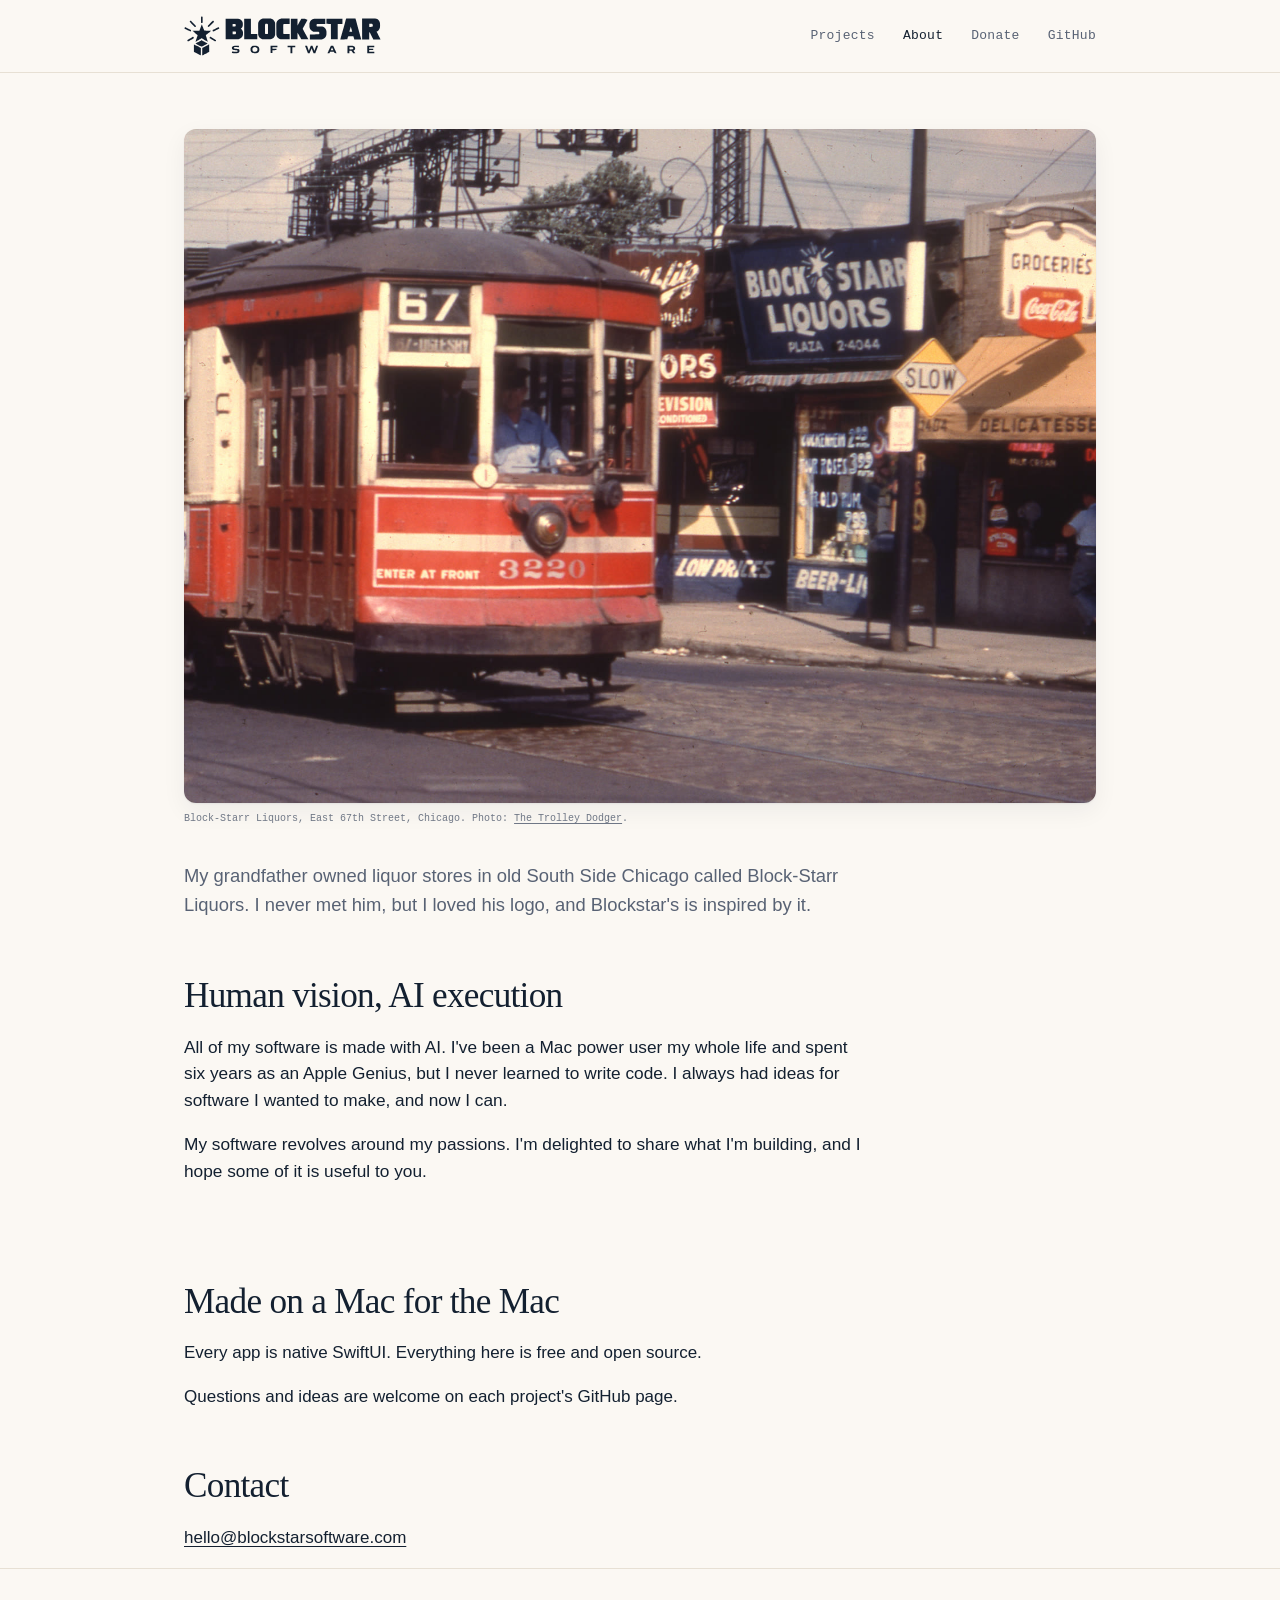
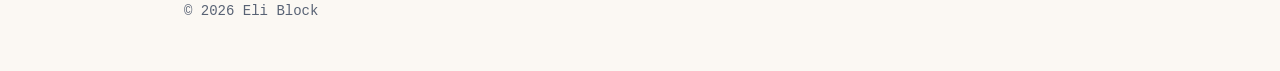
==== about/index.html @ 56ec84e4 "About: add Contact section Co-Authored-By: Claude Sonnet 5.5 <noreply@anthropic.com>" ====
<!doctype html>
<html lang="en">
<head>
  <meta charset="utf-8">
  <meta name="viewport" content="width=device-width, initial-scale=1">
  <title>About · Blockstar Software</title>
  <meta name="description" content="My grandfather owned Block-Starr Liquors in old South Side Chicago. The Blockstar logo is inspired by his. AI-assisted Mac software, free and open source.">
  <link rel="canonical" href="https://blockstarsoftware.com/about/">
  <meta property="og:type" content="website">
  <meta property="og:site_name" content="Blockstar Software">
  <meta property="og:title" content="About · Blockstar Software">
  <meta property="og:description" content="My grandfather owned Block-Starr Liquors in old South Side Chicago. The Blockstar logo is inspired by his. AI-assisted Mac software, free and open source.">
  <meta property="og:url" content="https://blockstarsoftware.com/about/">
  <meta property="og:image" content="https://blockstarsoftware.com/assets/social/card.png">
  <meta property="og:image:width" content="1200">
  <meta property="og:image:height" content="630">
  <meta property="og:image:alt" content="Blockstar Software. Born from necessity. Built for the Mac. Free for everyone.">
  <meta name="twitter:card" content="summary_large_image">
  <link rel="icon" href="../assets/brand/favicon.svg" type="image/svg+xml">
  <meta name="theme-color" content="#132030">
  <link rel="stylesheet" href="../assets/css/site.css">
</head>
<body>
  <header class="site-header">
    <div class="wrap">
      <a class="brand" href="../" aria-label="Blockstar Software home">
        <picture>
          <source srcset="../assets/brand/logo-compact-cream.svg" media="(prefers-color-scheme: dark)">
          <img src="../assets/brand/logo-compact-navy.svg" alt="Blockstar Software" width="197" height="40">
        </picture>
      </a>
      <nav class="nav">
        <a href="../projects/">Projects</a>
        <a href="./" aria-current="page">About</a>
        <a href="../donate/">Donate</a>
        <a href="https://github.com/blockstarsoftware">GitHub</a>
      </nav>
    </div>
  </header>

  <main class="wrap">
    <section class="about">
      <h1 class="visually-hidden">About Blockstar</h1>

      <figure class="photo storefront">
        <img src="../assets/about/block-starr-storefront.jpg" alt="Block-Starr Liquors on East 67th Street in Chicago, its sign showing a star between BLOCK and STARR, with a 67 streetcar passing" width="1600" height="1182">
        <figcaption>Block-Starr Liquors, East 67th Street, Chicago. Photo: <a href="https://www.thetrolleydodger.com">The Trolley Dodger</a>.</figcaption>
      </figure>

      <p class="lede">My grandfather owned liquor stores in old South Side Chicago called Block-Starr Liquors. I never met him, but I loved his logo, and Blockstar's is inspired by it.</p>

      <div class="prose">
        <h2>Human vision, AI execution</h2>
        <p>All of my software is made with AI. I've been a Mac power user my whole life and spent six years as an Apple Genius, but I never learned to write code. I always had ideas for software I wanted to make, and now I can.</p>
        <p>My software revolves around my passions. I'm delighted to share what I'm building, and I hope some of it is useful to you.</p>
      </div>
    </section>

    <section class="prose">
      <h2>Made on a Mac for the Mac</h2>
      <p>Every app is native SwiftUI. Everything here is free and open source.</p>
      <p>Questions and ideas are welcome on each project's GitHub page.</p>

      <h2>Contact</h2>
      <p><a href="mailto:hello@blockstarsoftware.com">hello@blockstarsoftware.com</a></p>
    </section>
  </main>
  <footer class="site-footer">
    <div class="wrap">
      <span>© 2026 Eli Block</span>
    </div>
  </footer>
</body>
</html>
---- assets/css/site.css ----
/* Self-hosted fonts (SIL Open Font License; texts in assets/fonts/). Latin subset. */
@font-face{font-family:"Newsreader";font-style:normal;font-weight:400 700;font-display:swap;
  src:url("../fonts/newsreader-var-latin.woff2") format("woff2")}
@font-face{font-family:"IBM Plex Mono";font-style:normal;font-weight:400;font-display:swap;
  src:url("../fonts/plexmono-400-latin.woff2") format("woff2")}
@font-face{font-family:"IBM Plex Mono";font-style:normal;font-weight:500;font-display:swap;
  src:url("../fonts/plexmono-500-latin.woff2") format("woff2")}

/* Blockstar Software. Two brand colors, navy #132030 and cream #F1E9DE,
   with the Mac's own system font. Light and dark follow the system. */

:root {
  --navy: #132030;
  --cream: #F1E9DE;
  --bg: #FBF8F3;
  --surface: #FFFFFF;
  --text: #132030;
  --muted: #586274;
  --line: #E7E0D4;
  --link: #132030;
  --band: #132030;
  --band-text: #F1E9DE;
  --button: #132030;
  --button-text: #F1E9DE;
  --shadow: 0 1px 2px rgba(19, 32, 48, 0.06), 0 8px 24px rgba(19, 32, 48, 0.06);
  --radius: 14px;
  --width: 960px;
  color-scheme: light dark;
}

@media (prefers-color-scheme: dark) {
  :root {
    --bg: #0C1522;
    --surface: #132030;
    --text: #F1E9DE;
    --muted: #A7AEBA;
    --line: #22314A;
    --link: #F1E9DE;
    --band: #0F1A29;
    --band-text: #F1E9DE;
    --button: #F1E9DE;
    --button-text: #132030;
    --shadow: 0 1px 2px rgba(0, 0, 0, 0.3), 0 8px 24px rgba(0, 0, 0, 0.25);
  }
}

*, *::before, *::after { box-sizing: border-box; }

html { -webkit-text-size-adjust: 100%; }

body {
  margin: 0;
  background: var(--bg);
  color: var(--text);
  font: 17px/1.55 -apple-system, BlinkMacSystemFont, "SF Pro Text", "Helvetica Neue", Helvetica, Arial, sans-serif;
  -webkit-font-smoothing: antialiased;
}

h1, h2, h3 {
  font-family: -apple-system, BlinkMacSystemFont, "SF Pro Display", "Helvetica Neue", Helvetica, Arial, sans-serif;
  line-height: 1.15;
  letter-spacing: -0.015em;
  margin: 0 0 0.5em;
}
h1 { font-size: 2.6rem; font-weight: 700; }
h2 { font-size: 1.6rem; font-weight: 650; }
h3 { font-size: 1.15rem; font-weight: 650; }
p { margin: 0 0 1em; }

a { color: var(--link); text-underline-offset: 0.18em; text-decoration-thickness: 1px; }
a:hover { text-decoration-thickness: 2px; }

code, pre {
  font-family: ui-monospace, "SF Mono", Menlo, monospace;
  font-size: 0.86em;
}
pre {
  background: var(--surface);
  border: 1px solid var(--line);
  border-radius: 10px;
  padding: 14px 16px;
  overflow-x: auto;
  line-height: 1.45;
}

.wrap { max-width: var(--width); margin: 0 auto; padding: 0 24px; }

.visually-hidden {
  position: absolute;
  width: 1px; height: 1px;
  overflow: hidden;
  clip: rect(0 0 0 0);
  white-space: nowrap;
}

/* Header */
.site-header {
  border-bottom: 1px solid var(--line);
  background: var(--bg);
}
.site-header .wrap {
  display: flex;
  align-items: center;
  justify-content: space-between;
  height: 72px;
}
.brand { display: block; line-height: 0; }
.brand img { height: 40px; width: auto; }
.nav { display: flex; gap: 28px; }
.nav a {
  color: var(--muted);
  text-decoration: none;
  font-size: 15px;
  font-weight: 500;
}
.nav a:hover, .nav a[aria-current="page"] { color: var(--text); }

/* Hero band on the home page */
.hero {
  background: var(--band);
  color: var(--band-text);
  text-align: center;
  padding: 72px 0 64px;
}
.hero img { width: min(745px, 92%); height: auto; }
.hero p {
  margin: 28px auto 0;
  max-width: 34em;
  font-size: 1.2rem;
  color: rgba(241, 233, 222, 0.82);
}

/* Sections */
.section { padding: 56px 0; }
.section + .section { padding-top: 0; }
.section-head {
  display: flex;
  align-items: baseline;
  justify-content: space-between;
  margin-bottom: 20px;
}
.section-head a { font-size: 15px; }
.eyebrow {
  font-size: 13px;
  font-weight: 600;
  letter-spacing: 0.08em;
  text-transform: uppercase;
  color: var(--muted);
  margin: 0 0 8px;
}
.lede { font-size: 1.15rem; color: var(--muted); max-width: 38em; }

/* Project cards */
.cards {
  display: grid;
  grid-template-columns: repeat(auto-fill, minmax(270px, 1fr));
  gap: 20px;
}
.card {
  display: flex;
  flex-direction: column;
  align-items: center;
  text-align: center;
  gap: 10px;
  background: var(--surface);
  border: 1px solid var(--line);
  border-radius: var(--radius);
  padding: 32px 24px 26px;
  box-shadow: var(--shadow);
  color: inherit;
  text-decoration: none;
  transition: transform 0.15s ease, box-shadow 0.15s ease;
}
.card:hover { transform: translateY(-2px); }
.card img { width: 144px; height: 144px; margin-bottom: 6px; }
.card h3 { margin: 4px 0 0; }
.card p { margin: 0; color: var(--muted); font-size: 15px; }
.tag {
  font-size: 12px;
  font-weight: 600;
  padding: 3px 9px;
  border-radius: 999px;
  border: 1px solid var(--line);
  color: var(--muted);
  margin-top: auto;
}
.card .tag { margin-top: 8px; }
.tag.live { color: var(--text); border-color: var(--text); }

/* Project page */
.product {
  display: grid;
  grid-template-columns: 160px 1fr;
  gap: 36px;
  align-items: start;
  padding: 56px 0 24px;
}
.product img.icon { width: 160px; height: 160px; }
.product h1 { margin-bottom: 0.25em; }
.product .lede { margin-bottom: 1.2em; }
.buttons { display: flex; flex-wrap: wrap; gap: 12px; margin: 8px 0 12px; }
.button {
  display: inline-block;
  padding: 10px 18px;
  border-radius: 10px;
  background: var(--button);
  color: var(--button-text);
  text-decoration: none;
  font-weight: 600;
  font-size: 15px;
}
.button.secondary {
  background: transparent;
  color: var(--text);
  border: 1px solid var(--line);
}
.button.disabled { opacity: 0.55; pointer-events: none; }
.meta { font-size: 14px; color: var(--muted); }
.prose { max-width: 40em; }
.prose h2 { margin-top: 1.6em; }
.prose ul { padding-left: 1.2em; }
.prose li { margin-bottom: 0.4em; }

/* About */
.about { padding: 56px 0 24px; }
.about .lede { max-width: 36em; }
.photo { margin: 0; }
.photo img {
  display: block;
  width: 100%;
  height: auto;
  border-radius: 12px;
  box-shadow: var(--shadow);
}
.photo figcaption { font-size: 14px; color: var(--muted); margin-top: 10px; }
.photo figcaption a { color: var(--muted); }
.photo.storefront { margin: 0 0 36px; }
.about .prose p { font-size: 1.08rem; }

/* Footer */
.site-footer {
  border-top: 1px solid var(--line);
  margin-top: 40px;
  padding: 32px 0 48px;
  color: var(--muted);
  font-size: 14px;
}
.site-footer .wrap {
  display: flex;
  flex-wrap: wrap;
  gap: 16px 32px;
  align-items: center;
  justify-content: space-between;
}
.site-footer img { height: 28px; width: auto; opacity: 0.85; }
.site-footer nav { display: flex; gap: 20px; }
.site-footer a { color: var(--muted); text-decoration: none; }
.site-footer a:hover { color: var(--text); }

@media (max-width: 640px) {
  body { font-size: 16px; }
  h1 { font-size: 2rem; }
  .site-header .wrap { height: 64px; }
  .brand img { height: 32px; }
  .nav { gap: 18px; }
  .hero { padding: 48px 0 44px; }
  .product { grid-template-columns: 1fr; gap: 16px; padding-top: 36px; }
  .product img.icon { width: 112px; height: 112px; }
}

@media (prefers-reduced-motion: reduce) {
  .card { transition: none; }
  .card:hover { transform: none; }
}


/* ---- Direction C: Newsreader + IBM Plex Mono ---- */
:root{
  --serif:"Newsreader",Georgia,"Times New Roman",serif;
  --mono:"IBM Plex Mono",ui-monospace,"SF Mono",Menlo,monospace;
  --amber:#E0A94B;
}
@media (prefers-color-scheme: light){:root{--amber:#9A6A12}}
h1,h2,h3{font-family:var(--serif);font-weight:500;letter-spacing:-0.02em;font-variation-settings:"opsz" 72}
h1{font-size:clamp(2.4rem,5.5vw,3.6rem);line-height:1.05}
h2{font-size:2.2rem;font-weight:500}
h3{font-size:1.6rem;font-weight:500}
.nav a,.meta,.eyebrow,.tag,.button,.site-footer,.photo figcaption{font-family:var(--mono)}
.nav a{font-size:13px;letter-spacing:.02em;font-weight:400}
.hero .tagline{font-family:var(--serif);font-variation-settings:"opsz" 72;font-weight:500;letter-spacing:-0.02em;
  font-size:clamp(1.7rem,4.2vw,2.3rem);line-height:1.1;color:var(--band-text);margin:30px auto 0;max-width:none}
.hero .tagline em{font-style:normal;color:#E0A94B}
.hero img{width:min(560px,90%)}
.specs{display:grid;grid-template-columns:repeat(2,1fr);border-bottom:1px solid var(--line);
  font-family:var(--mono);font-size:12.5px;letter-spacing:.03em;color:var(--muted)}
.specs div{padding:18px 20px;border-right:1px solid var(--line);text-align:center}
.specs div:last-child{border-right:0}
.specs b{color:var(--text);font-weight:500}
/* cards become ruled rows */
.cards{display:block}
.card{display:grid;grid-template-columns:144px 1fr auto;gap:32px;align-items:center;text-align:left;
  background:none;border:0;border-top:1px solid var(--line);border-radius:0;box-shadow:none;padding:26px 0}
.cards .card:last-child{border-bottom:1px solid var(--line)}
.card:hover{transform:none}
.card:hover h3{text-decoration:underline;text-underline-offset:.15em;text-decoration-thickness:1px}
.card img{width:144px;height:144px;margin:0;grid-row:1 / span 2}
.card h3{margin:0;align-self:end}
.card p{margin:6px 0 0;max-width:34em;font-size:15.5px;align-self:start}
.card .tag,.tag{grid-column:3;grid-row:1 / span 2;border:0;padding:0;border-radius:0;font-size:12px;
  letter-spacing:.06em;text-transform:uppercase;color:var(--muted);white-space:nowrap;margin:0}
.tag::before{content:"";display:inline-block;width:7px;height:7px;border-radius:50%;background:var(--muted);margin-right:9px;vertical-align:1px}
.tag.live{color:var(--text)}.tag.live::before{background:#4FB477}
.card .tag:not(.live){}
.eyebrow{color:var(--amber);letter-spacing:.14em}
.section-head h2{margin:0}
.button{border-radius:8px;font-weight:500}
@media (max-width:640px){
  .specs{grid-template-columns:1fr}
  .specs div{border-right:0;border-bottom:1px solid var(--line)}
  .specs div:last-child{border-bottom:0}
  .nav{gap:14px}
  .nav a{font-size:12px;letter-spacing:0}
  .brand img{height:28px}
  .card{grid-template-columns:96px 1fr;gap:6px 18px}
  .card img{width:96px;height:96px}
  .card .tag{grid-column:2;grid-row:auto;margin-top:6px}
}

main{padding-bottom:56px}

/* Donate page */
.donate-hero{display:grid;grid-template-columns:1.05fr 1fr;gap:56px;align-items:center;padding:64px 0 56px}
.donate-hero h1{margin:0 0 .4em}
.donate-hero .lede{margin-bottom:1.4em}
.donate-hero .buttons{margin:0 0 14px}
.donate-hero .button{padding:13px 22px;font-size:14px}
.donate-photo{margin:0}
.donate-photo img{border-radius:8px;box-shadow:none}
.stats{display:grid;grid-template-columns:repeat(3,1fr);border-top:1px solid var(--line);border-bottom:1px solid var(--line)}
.stats div{padding:30px 24px;border-left:1px solid var(--line)}
.stats div:first-child{border-left:0;padding-left:0}
.stats b{display:block;font-family:var(--serif);font-weight:500;font-variation-settings:"opsz" 72;letter-spacing:-0.02em;font-size:clamp(2rem,4.4vw,3rem);line-height:1}
.stats span{display:block;margin-top:10px;font:12px/1.3 var(--mono);letter-spacing:.08em;text-transform:uppercase;color:var(--muted)}
.stats-note{margin:10px 0 0}
.initiatives{padding:64px 0 24px}
.initiatives h2{margin:0 0 .4em}
.initiatives .lede{margin-bottom:28px}
.initiatives dl{margin:0;border-bottom:1px solid var(--line)}
.initiatives dl div{display:grid;grid-template-columns:260px 1fr;gap:32px;padding:24px 0;border-top:1px solid var(--line);align-items:baseline}
.initiatives dt{font-family:var(--serif);font-weight:500;font-variation-settings:"opsz" 72;letter-spacing:-0.02em;font-size:1.6rem;line-height:1.15}
.initiatives dd{margin:0;color:var(--muted);font-size:16px;max-width:36em}
.initiatives .more{margin:28px 0 0;font:14px/1.4 var(--mono)}
@media (max-width:760px){
  .donate-hero{grid-template-columns:1fr;gap:32px;padding:40px 0 40px}
  .stats{grid-template-columns:1fr}
  .stats div{border-left:0;border-top:1px solid var(--line);padding:20px 0}
  .stats div:first-child{border-top:0}
  .initiatives dl div{grid-template-columns:1fr;gap:6px}
}
.donate-hero h1{text-wrap:balance}
@media (max-width:640px){
  .wrap{padding:0 16px}
  .nav{gap:11px}
  .nav a{font-size:11.5px}
  .brand img{height:26px}
}
.photo.storefront figcaption{font-size:10px;margin-top:8px;opacity:.85}
.site-footer{margin-top:0}
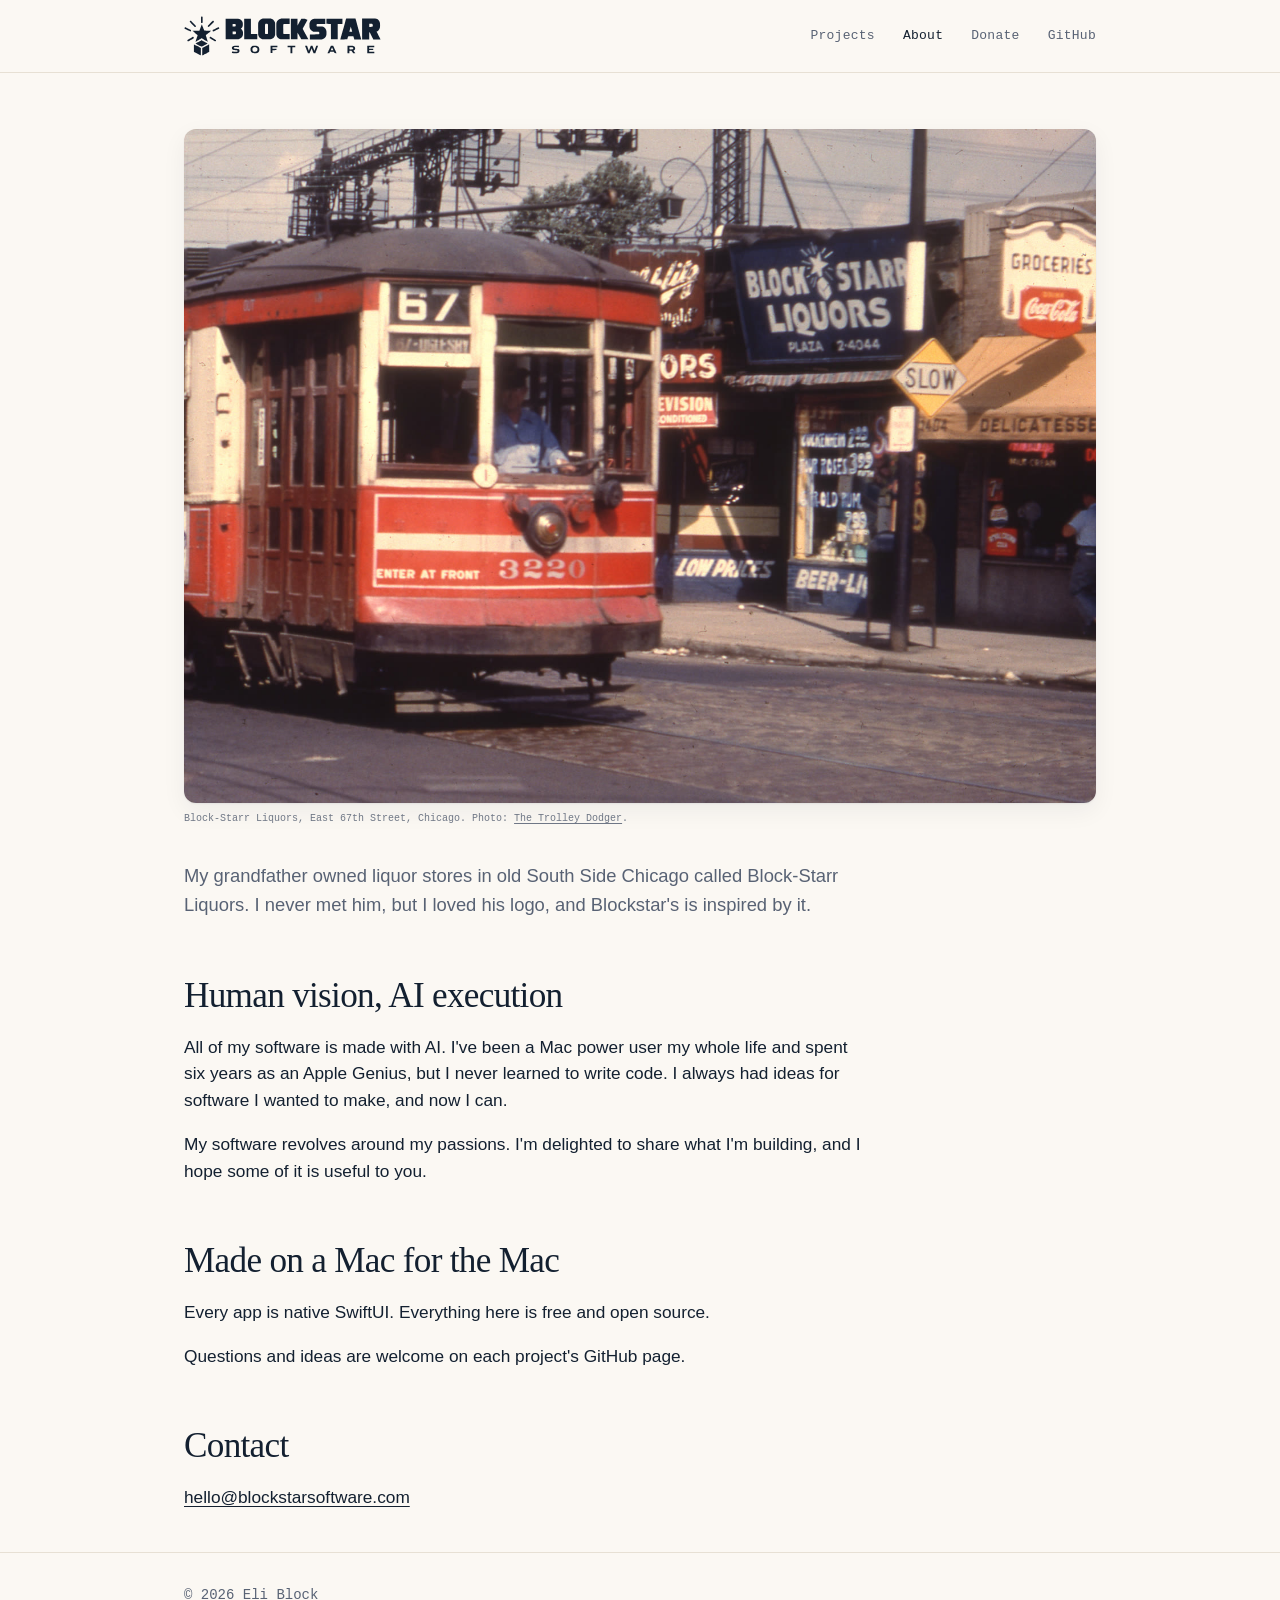
==== commit 3adbde58: "About: even spacing between sections Co-Authored-By: Claude Sonnet 5.5 <noreply@anthropic.com>" ====
--- a/about/index.html
+++ b/about/index.html
@@ -53,16 +53,14 @@
         <h2>Human vision, AI execution</h2>
         <p>All of my software is made with AI. I've been a Mac power user my whole life and spent six years as an Apple Genius, but I never learned to write code. I always had ideas for software I wanted to make, and now I can.</p>
         <p>My software revolves around my passions. I'm delighted to share what I'm building, and I hope some of it is useful to you.</p>
+
+        <h2>Made on a Mac for the Mac</h2>
+        <p>Every app is native SwiftUI. Everything here is free and open source.</p>
+        <p>Questions and ideas are welcome on each project's GitHub page.</p>
+
+        <h2>Contact</h2>
+        <p><a href="mailto:hello@blockstarsoftware.com">hello@blockstarsoftware.com</a></p>
       </div>
-    </section>
-
-    <section class="prose">
-      <h2>Made on a Mac for the Mac</h2>
-      <p>Every app is native SwiftUI. Everything here is free and open source.</p>
-      <p>Questions and ideas are welcome on each project's GitHub page.</p>
-
-      <h2>Contact</h2>
-      <p><a href="mailto:hello@blockstarsoftware.com">hello@blockstarsoftware.com</a></p>
     </section>
   </main>
   <footer class="site-footer">
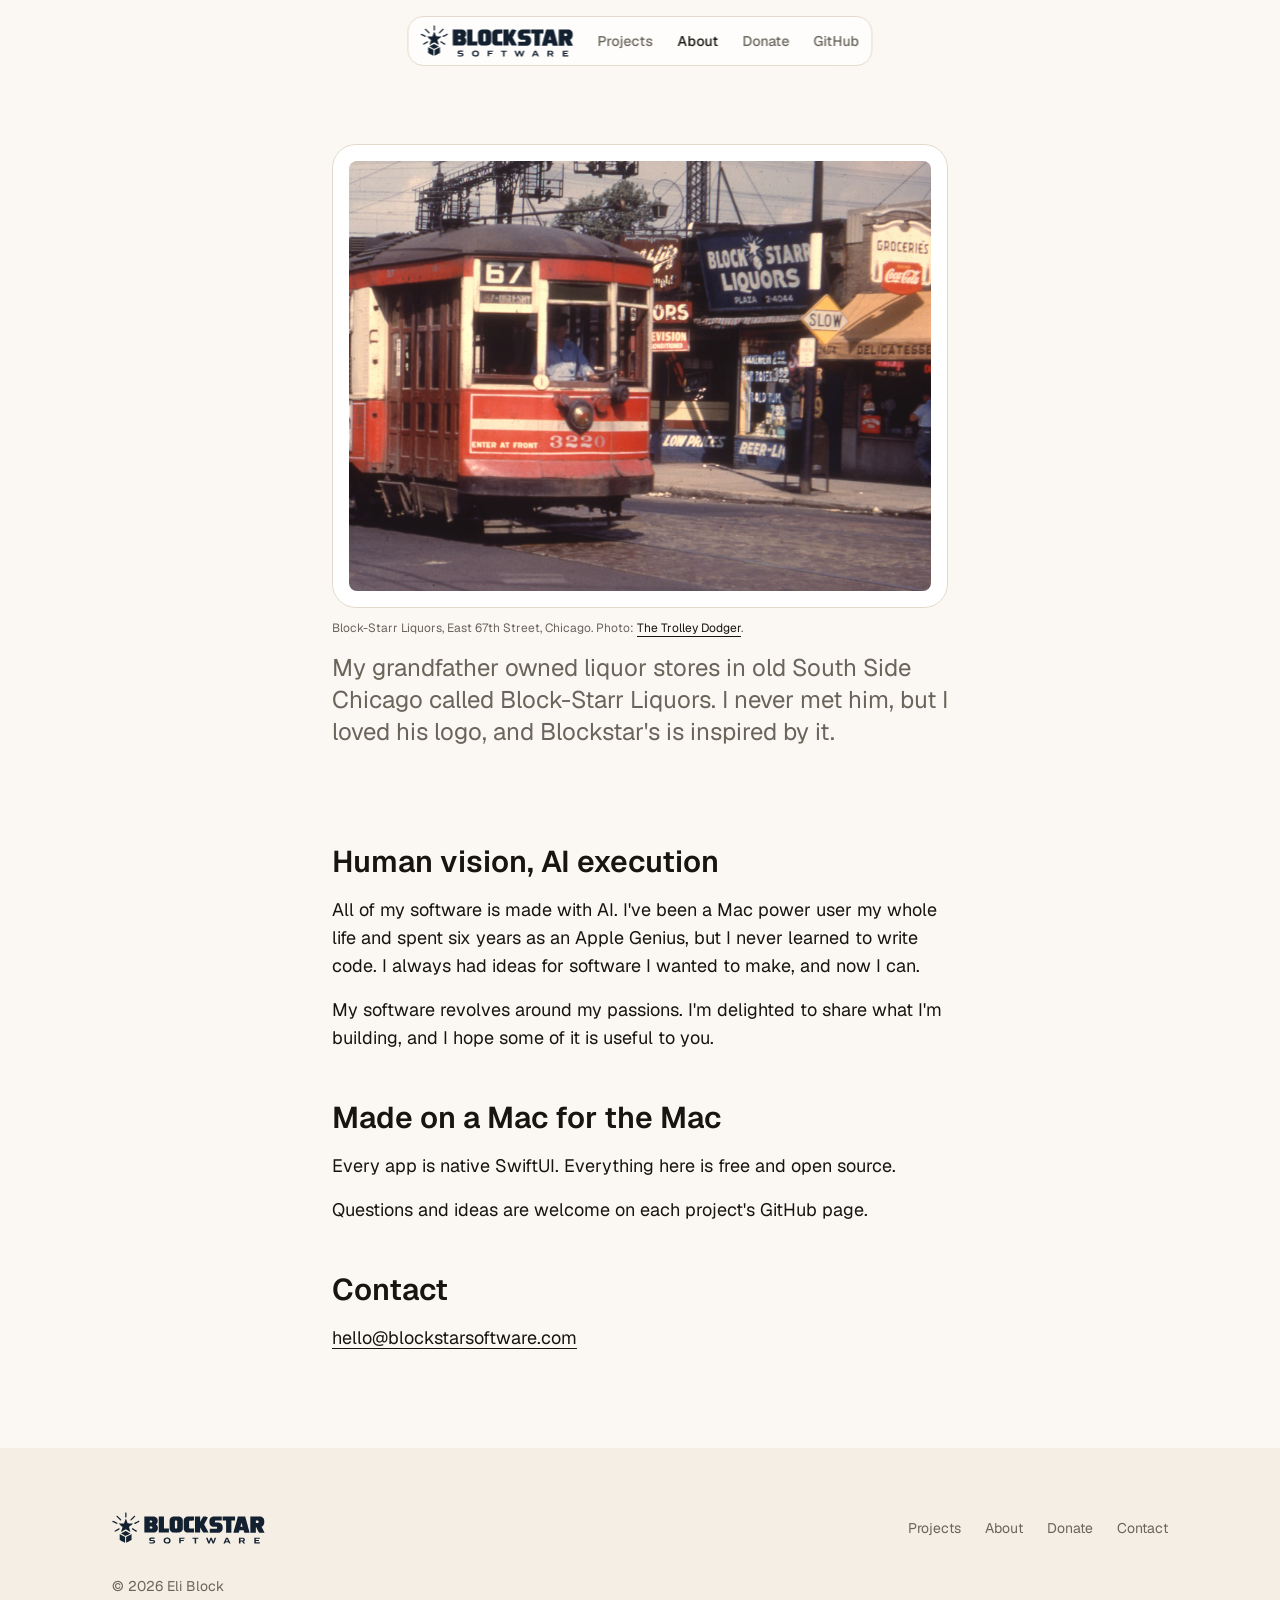
==== commit 572f610e: "Redesign: Blockstar home, a page per project, Geist, self-hosted - Home leads with Blockstar: center" ====
--- a/about/index.html
+++ b/about/index.html
@@ -1,72 +1,77 @@
 <!doctype html>
 <html lang="en">
 <head>
-  <meta charset="utf-8">
-  <meta name="viewport" content="width=device-width, initial-scale=1">
-  <title>About · Blockstar Software</title>
-  <meta name="description" content="My grandfather owned Block-Starr Liquors in old South Side Chicago. The Blockstar logo is inspired by his. AI-assisted Mac software, free and open source.">
-  <link rel="canonical" href="https://blockstarsoftware.com/about/">
-  <meta property="og:type" content="website">
-  <meta property="og:site_name" content="Blockstar Software">
-  <meta property="og:title" content="About · Blockstar Software">
-  <meta property="og:description" content="My grandfather owned Block-Starr Liquors in old South Side Chicago. The Blockstar logo is inspired by his. AI-assisted Mac software, free and open source.">
-  <meta property="og:url" content="https://blockstarsoftware.com/about/">
-  <meta property="og:image" content="https://blockstarsoftware.com/assets/social/card.png">
-  <meta property="og:image:width" content="1200">
-  <meta property="og:image:height" content="630">
-  <meta property="og:image:alt" content="Blockstar Software. Born from necessity. Built for the Mac. Free for everyone.">
-  <meta name="twitter:card" content="summary_large_image">
-  <link rel="icon" href="../assets/brand/favicon.svg" type="image/svg+xml">
-  <meta name="theme-color" content="#132030">
-  <link rel="stylesheet" href="../assets/css/site.css">
+<meta charset="utf-8">
+<meta name="viewport" content="width=device-width, initial-scale=1">
+<title>About · Blockstar Software</title>
+<meta name="description" content="Blockstar&#x27;s logo is inspired by a family liquor store sign in old South Side Chicago. Mac software made with AI, free and open source.">
+<link rel="canonical" href="https://blockstarsoftware.com/about/">
+<meta property="og:url" content="https://blockstarsoftware.com/about/">
+<meta name="theme-color" content="#131209" media="(prefers-color-scheme: dark)">
+<meta name="theme-color" content="#FBF8F3" media="(prefers-color-scheme: light)">
+<meta property="og:type" content="website">
+<meta property="og:site_name" content="Blockstar Software">
+<meta property="og:title" content="About · Blockstar Software">
+<meta property="og:description" content="Blockstar&#x27;s logo is inspired by a family liquor store sign in old South Side Chicago. Mac software made with AI, free and open source.">
+<meta property="og:image" content="https://blockstarsoftware.com/assets/social/card.png">
+<meta property="og:image:width" content="1200">
+<meta property="og:image:height" content="630">
+<meta property="og:image:alt" content="Blockstar Software. Born from necessity. Built for the Mac. Free for everyone.">
+<meta name="twitter:card" content="summary_large_image">
+<link rel="icon" href="../assets/brand/favicon.svg?v=1" type="image/svg+xml">
+<link rel="preload" href="../assets/fonts/Geist-Variable.woff2" as="font" type="font/woff2" crossorigin>
+<link rel="stylesheet" href="../assets/css/site.css?v=1">
 </head>
 <body>
-  <header class="site-header">
-    <div class="wrap">
-      <a class="brand" href="../" aria-label="Blockstar Software home">
-        <picture>
-          <source srcset="../assets/brand/logo-compact-cream.svg" media="(prefers-color-scheme: dark)">
-          <img src="../assets/brand/logo-compact-navy.svg" alt="Blockstar Software" width="197" height="40">
-        </picture>
-      </a>
-      <nav class="nav">
-        <a href="../projects/">Projects</a>
-        <a href="./" aria-current="page">About</a>
-        <a href="../donate/">Donate</a>
-        <a href="https://github.com/blockstarsoftware">GitHub</a>
-      </nav>
+<a class="skip" href="#main">Skip to content</a>
+<header>
+<nav class="nav" aria-label="Main">
+  <a class="brand" href="../" aria-label="Blockstar Software, home"><picture><source srcset="../assets/brand/logo-compact-navy.svg?v=1" media="(prefers-color-scheme: light)"><img src="../assets/brand/logo-compact-cream.svg?v=1" alt="Blockstar Software" width="157" height="32"></picture></a>
+  <ul class="nav-links"><li><a href="../projects/">Projects</a></li><li><a href="../about/" aria-current="page">About</a></li><li><a href="../donate/">Donate</a></li><li><a href="https://github.com/blockstarsoftware">GitHub</a></li></ul>
+  
+  <button class="menu-toggle" type="button" aria-expanded="false" aria-controls="menu" aria-label="Menu"><span></span><span></span></button>
+</nav>
+<div class="menu-panel" id="menu" aria-hidden="true"><ul><li style="--i:0"><a href="../projects/">Projects</a></li><li style="--i:1"><a href="../about/" aria-current="page">About</a></li><li style="--i:2"><a href="../donate/">Donate</a></li><li style="--i:3"><a href="https://github.com/blockstarsoftware">GitHub</a></li></ul></div>
+</header>
+<main id="main">
+
+<section class="page-head">
+  <div class="wrap prose">
+    <h1 class="visually-hidden">About Blockstar</h1>
+    <figure class="photo">
+      <div class="card"><div class="inner skeleton"><img src="../assets/about/block-starr-storefront.jpg" alt="Block-Starr Liquors on East 67th Street in Chicago, its sign showing a star between BLOCK and STARR, with a 67 streetcar passing" width="1600" height="1182"></div></div>
+      <figcaption class="caption text-xs">Block-Starr Liquors, East 67th Street, Chicago. Photo: <a class="link" href="https://www.thetrolleydodger.com">The Trolley Dodger</a>.</figcaption>
+    </figure>
+    <p class="text-2xl lede-xl">My grandfather owned liquor stores in old South Side Chicago called Block-Starr Liquors. I never met him, but I loved his logo, and Blockstar's is inspired by it.</p>
+  </div>
+</section>
+<section class="page-body">
+  <div class="wrap prose">
+    <h2 class="text-3xl">Human vision, AI execution</h2>
+    <p class="text-lg">All of my software is made with AI. I've been a Mac power user my whole life and spent six years as an Apple Genius, but I never learned to write code. I always had ideas for software I wanted to make, and now I can.</p>
+    <p class="text-lg">My software revolves around my passions. I'm delighted to share what I'm building, and I hope some of it is useful to you.</p>
+    <h2 class="text-3xl">Made on a Mac for the Mac</h2>
+    <p class="text-lg">Every app is native SwiftUI. Everything here is free and open source.</p>
+    <p class="text-lg">Questions and ideas are welcome on each project's GitHub page.</p>
+    <h2 class="text-3xl">Contact</h2>
+    <p class="text-lg"><a class="link" href="mailto:hello@blockstarsoftware.com">hello@blockstarsoftware.com</a></p>
+  </div>
+</section>
+</main>
+<footer class="footer">
+  <div class="wrap">
+    <div class="footer-grid">
+      <a class="brand" href="../" aria-label="Blockstar Software, home"><picture><source srcset="../assets/brand/logo-compact-navy.svg?v=1" media="(prefers-color-scheme: light)"><img src="../assets/brand/logo-compact-cream.svg?v=1" alt="Blockstar Software" width="157" height="32"></picture></a>
+      <ul class="text-sm">
+        <li><a href="../projects/">Projects</a></li>
+        <li><a href="../about/">About</a></li>
+        <li><a href="../donate/">Donate</a></li>
+        <li><a href="mailto:hello@blockstarsoftware.com">Contact</a></li>
+      </ul>
     </div>
-  </header>
-
-  <main class="wrap">
-    <section class="about">
-      <h1 class="visually-hidden">About Blockstar</h1>
-
-      <figure class="photo storefront">
-        <img src="../assets/about/block-starr-storefront.jpg" alt="Block-Starr Liquors on East 67th Street in Chicago, its sign showing a star between BLOCK and STARR, with a 67 streetcar passing" width="1600" height="1182">
-        <figcaption>Block-Starr Liquors, East 67th Street, Chicago. Photo: <a href="https://www.thetrolleydodger.com">The Trolley Dodger</a>.</figcaption>
-      </figure>
-
-      <p class="lede">My grandfather owned liquor stores in old South Side Chicago called Block-Starr Liquors. I never met him, but I loved his logo, and Blockstar's is inspired by it.</p>
-
-      <div class="prose">
-        <h2>Human vision, AI execution</h2>
-        <p>All of my software is made with AI. I've been a Mac power user my whole life and spent six years as an Apple Genius, but I never learned to write code. I always had ideas for software I wanted to make, and now I can.</p>
-        <p>My software revolves around my passions. I'm delighted to share what I'm building, and I hope some of it is useful to you.</p>
-
-        <h2>Made on a Mac for the Mac</h2>
-        <p>Every app is native SwiftUI. Everything here is free and open source.</p>
-        <p>Questions and ideas are welcome on each project's GitHub page.</p>
-
-        <h2>Contact</h2>
-        <p><a href="mailto:hello@blockstarsoftware.com">hello@blockstarsoftware.com</a></p>
-      </div>
-    </section>
-  </main>
-  <footer class="site-footer">
-    <div class="wrap">
-      <span>© 2026 Eli Block</span>
-    </div>
-  </footer>
+    <p class="copy text-sm">© 2026 Eli Block</p>
+  </div>
+</footer>
+<script src="../assets/js/site.js?v=1"></script>
 </body>
 </html>
--- a/assets/css/site.css
+++ b/assets/css/site.css
@@ -1,368 +1,488 @@
-/* Self-hosted fonts (SIL Open Font License; texts in assets/fonts/). Latin subset. */
-@font-face{font-family:"Newsreader";font-style:normal;font-weight:400 700;font-display:swap;
-  src:url("../fonts/newsreader-var-latin.woff2") format("woff2")}
-@font-face{font-family:"IBM Plex Mono";font-style:normal;font-weight:400;font-display:swap;
-  src:url("../fonts/plexmono-400-latin.woff2") format("woff2")}
-@font-face{font-family:"IBM Plex Mono";font-style:normal;font-weight:500;font-display:swap;
-  src:url("../fonts/plexmono-500-latin.woff2") format("woff2")}
-
-/* Blockstar Software. Two brand colors, navy #132030 and cream #F1E9DE,
-   with the Mac's own system font. Light and dark follow the system. */
+/* Generated by Tools/site/build_site.py from design.css. Do not edit here. */
+@font-face { font-family: "Geist"; src: url("../fonts/Geist-Variable.woff2") format("woff2");
+  font-weight: 100 900; font-style: normal; font-display: swap; }
+@font-face { font-family: "Geist Mono"; src: url("../fonts/GeistMono-Variable.woff2") format("woff2");
+  font-weight: 100 900; font-style: normal; font-display: swap; }
+@font-face { font-family: "Phosphor"; src: url("../fonts/Phosphor.woff2") format("woff2");
+  font-weight: normal; font-style: normal; font-display: block; }
+.ph { font-family: "Phosphor" !important; speak: never; font-style: normal; font-weight: normal;
+  font-variant: normal; text-transform: none; line-height: 1; letter-spacing: 0;
+  font-feature-settings: "liga"; font-variant-ligatures: discretionary-ligatures;
+  -webkit-font-smoothing: antialiased; -moz-osx-font-smoothing: grayscale; }
+.ph.ph-arrow-counter-clockwise:before { content: "\e038"; }
+.ph.ph-arrow-down:before { content: "\e03e"; }
+.ph.ph-arrow-left:before { content: "\e058"; }
+.ph.ph-arrow-right:before { content: "\e06c"; }
+.ph.ph-arrows-clockwise:before { content: "\e094"; }
+.ph.ph-asterisk:before { content: "\e0aa"; }
+.ph.ph-caret-up-down:before { content: "\e140"; }
+.ph.ph-copy:before { content: "\e1ca"; }
+.ph.ph-download-simple:before { content: "\e20c"; }
+.ph.ph-feather:before { content: "\e9c0"; }
+.ph.ph-film-strip:before { content: "\e792"; }
+.ph.ph-first-aid-kit:before { content: "\e570"; }
+.ph.ph-flower-lotus:before { content: "\e6cc"; }
+.ph.ph-fork-knife:before { content: "\e262"; }
+.ph.ph-github-logo:before { content: "\e576"; }
+.ph.ph-hand-palm:before { content: "\e57e"; }
+.ph.ph-hand-pointing:before { content: "\e29a"; }
+.ph.ph-heart:before { content: "\e2a8"; }
+.ph.ph-info:before { content: "\e2ce"; }
+.ph.ph-list-checks:before { content: "\eadc"; }
+.ph.ph-microphone:before { content: "\e326"; }
+.ph.ph-paint-brush:before { content: "\e6f0"; }
+.ph.ph-path:before { content: "\e39c"; }
+.ph.ph-plugs-connected:before { content: "\eb5a"; }
+.ph.ph-plus:before { content: "\e3d4"; }
+.ph.ph-power:before { content: "\e3da"; }
+.ph.ph-speaker-simple-high:before { content: "\e450"; }
+.ph.ph-tag:before { content: "\e478"; }
+.ph.ph-text-align-left:before { content: "\e484"; }
+.ph.ph-timer:before { content: "\e492"; }
+.ph.ph-toggle-right:before { content: "\e676"; }
+.ph.ph-waveform:before { content: "\e802"; }
+
+/* Blockstar prototype, revision 3 (2026-10-28). Built to the landing-page-design skill, Part B.
+   Spacing: only 0 2 4 8 12 16 24 32 40 48 64 80 96.  Type: Tailwind steps only.
+   Radius: Tailwind values; nested radius = outer minus gap when the gap is under 32.
+   Dark backgrounds come from the skill's list; the light theme uses the brand's cream.
+   One typeface, Geist. Geist Mono only for data: rates, timecodes, code, versions, numbers.
+   One exception: .mp, the BitPolish panel replica, uses the Mac system font and native
+   point sizes measured from the app, because looking like the real app wins there. */
 
 :root {
-  --navy: #132030;
-  --cream: #F1E9DE;
-  --bg: #FBF8F3;
-  --surface: #FFFFFF;
-  --text: #132030;
-  --muted: #586274;
-  --line: #E7E0D4;
-  --link: #132030;
-  --band: #132030;
-  --band-text: #F1E9DE;
-  --button: #132030;
-  --button-text: #F1E9DE;
-  --shadow: 0 1px 2px rgba(19, 32, 48, 0.06), 0 8px 24px rgba(19, 32, 48, 0.06);
-  --radius: 14px;
-  --width: 960px;
-  color-scheme: light dark;
-}
-
-@media (prefers-color-scheme: dark) {
+  color-scheme: dark;
+  --bg: #131209; --deep: #181818; --surface: #1F1F1F; --raised: #272727; --line: #313131;
+  --text: #F2F2EE; --muted: #9B9B9B; --accent: #E0A94B; --green: #4FB477; --gray: #8A8A8A;
+  --btn: #E0A94B; --btn-hover: #EDBB62; --btn-text: #131209;
+  --grad-a: #FFFFFF; --grad-b: #9B9B9B;
+  --nav-bg: rgba(24, 24, 24, 0.72); --menu-bg: rgba(19, 18, 9, 0.96);
+  --shadow: 0 24px 48px rgba(0, 0, 0, 0.5);
+  --seg-on: #313131;
+  --ease: cubic-bezier(0.22, 1, 0.36, 1);
+  --s2: 2px; --s4: 4px; --s8: 8px; --s12: 12px; --s16: 16px; --s24: 24px;
+  --s32: 32px; --s40: 40px; --s48: 48px; --s64: 64px; --s80: 80px; --s96: 96px;
+}
+@media (prefers-color-scheme: light) {
   :root {
-    --bg: #0C1522;
-    --surface: #132030;
-    --text: #F1E9DE;
-    --muted: #A7AEBA;
-    --line: #22314A;
-    --link: #F1E9DE;
-    --band: #0F1A29;
-    --band-text: #F1E9DE;
-    --button: #F1E9DE;
-    --button-text: #132030;
-    --shadow: 0 1px 2px rgba(0, 0, 0, 0.3), 0 8px 24px rgba(0, 0, 0, 0.25);
+    color-scheme: light;
+    --bg: #FBF8F3; --deep: #F4EEE5; --surface: #FFFFFF; --raised: #F1E9DE; --line: #E3DACC;
+    --text: #17150F; --muted: #6A655B; --accent: #9A6A12; --green: #2E8A50; --gray: #9A958C;
+    --btn: #E0A94B; --btn-hover: #D69C38; --btn-text: #17150F;
+    --grad-a: #000000; --grad-b: #666666;
+    --nav-bg: rgba(255, 255, 255, 0.72); --menu-bg: rgba(251, 248, 243, 0.96);
+    --shadow: 0 24px 48px rgba(19, 32, 48, 0.14);
+    --seg-on: #FFFFFF;
   }
 }
 
 *, *::before, *::after { box-sizing: border-box; }
-
+* { margin: 0; }
 html { -webkit-text-size-adjust: 100%; }
-
 body {
-  margin: 0;
-  background: var(--bg);
-  color: var(--text);
-  font: 17px/1.55 -apple-system, BlinkMacSystemFont, "SF Pro Text", "Helvetica Neue", Helvetica, Arial, sans-serif;
+  background: var(--bg); color: var(--text);
+  font-family: "Geist", ui-sans-serif, system-ui, sans-serif;
+  font-size: 16px; line-height: 24px;
   -webkit-font-smoothing: antialiased;
 }
-
-h1, h2, h3 {
-  font-family: -apple-system, BlinkMacSystemFont, "SF Pro Display", "Helvetica Neue", Helvetica, Arial, sans-serif;
-  line-height: 1.15;
-  letter-spacing: -0.015em;
-  margin: 0 0 0.5em;
-}
-h1 { font-size: 2.6rem; font-weight: 700; }
-h2 { font-size: 1.6rem; font-weight: 650; }
-h3 { font-size: 1.15rem; font-weight: 650; }
-p { margin: 0 0 1em; }
-
-a { color: var(--link); text-underline-offset: 0.18em; text-decoration-thickness: 1px; }
-a:hover { text-decoration-thickness: 2px; }
-
-code, pre {
-  font-family: ui-monospace, "SF Mono", Menlo, monospace;
-  font-size: 0.86em;
-}
-pre {
-  background: var(--surface);
-  border: 1px solid var(--line);
-  border-radius: 10px;
-  padding: 14px 16px;
-  overflow-x: auto;
-  line-height: 1.45;
-}
-
-.wrap { max-width: var(--width); margin: 0 auto; padding: 0 24px; }
-
-.visually-hidden {
-  position: absolute;
-  width: 1px; height: 1px;
-  overflow: hidden;
-  clip: rect(0 0 0 0);
-  white-space: nowrap;
-}
-
-/* Header */
-.site-header {
-  border-bottom: 1px solid var(--line);
-  background: var(--bg);
-}
-.site-header .wrap {
-  display: flex;
-  align-items: center;
-  justify-content: space-between;
-  height: 72px;
-}
-.brand { display: block; line-height: 0; }
-.brand img { height: 40px; width: auto; }
-.nav { display: flex; gap: 28px; }
-.nav a {
-  color: var(--muted);
-  text-decoration: none;
-  font-size: 15px;
-  font-weight: 500;
-}
-.nav a:hover, .nav a[aria-current="page"] { color: var(--text); }
-
-/* Hero band on the home page */
-.hero {
-  background: var(--band);
-  color: var(--band-text);
-  text-align: center;
-  padding: 72px 0 64px;
-}
-.hero img { width: min(745px, 92%); height: auto; }
-.hero p {
-  margin: 28px auto 0;
-  max-width: 34em;
-  font-size: 1.2rem;
-  color: rgba(241, 233, 222, 0.82);
-}
-
-/* Sections */
-.section { padding: 56px 0; }
-.section + .section { padding-top: 0; }
-.section-head {
-  display: flex;
-  align-items: baseline;
-  justify-content: space-between;
-  margin-bottom: 20px;
-}
-.section-head a { font-size: 15px; }
-.eyebrow {
-  font-size: 13px;
-  font-weight: 600;
-  letter-spacing: 0.08em;
-  text-transform: uppercase;
-  color: var(--muted);
-  margin: 0 0 8px;
-}
-.lede { font-size: 1.15rem; color: var(--muted); max-width: 38em; }
-
-/* Project cards */
-.cards {
-  display: grid;
-  grid-template-columns: repeat(auto-fill, minmax(270px, 1fr));
-  gap: 20px;
-}
-.card {
-  display: flex;
-  flex-direction: column;
-  align-items: center;
-  text-align: center;
-  gap: 10px;
-  background: var(--surface);
-  border: 1px solid var(--line);
-  border-radius: var(--radius);
-  padding: 32px 24px 26px;
-  box-shadow: var(--shadow);
-  color: inherit;
-  text-decoration: none;
-  transition: transform 0.15s ease, box-shadow 0.15s ease;
-}
-.card:hover { transform: translateY(-2px); }
-.card img { width: 144px; height: 144px; margin-bottom: 6px; }
-.card h3 { margin: 4px 0 0; }
-.card p { margin: 0; color: var(--muted); font-size: 15px; }
-.tag {
-  font-size: 12px;
-  font-weight: 600;
-  padding: 3px 9px;
-  border-radius: 999px;
-  border: 1px solid var(--line);
-  color: var(--muted);
-  margin-top: auto;
-}
-.card .tag { margin-top: 8px; }
-.tag.live { color: var(--text); border-color: var(--text); }
-
-/* Project page */
-.product {
-  display: grid;
-  grid-template-columns: 160px 1fr;
-  gap: 36px;
-  align-items: start;
-  padding: 56px 0 24px;
-}
-.product img.icon { width: 160px; height: 160px; }
-.product h1 { margin-bottom: 0.25em; }
-.product .lede { margin-bottom: 1.2em; }
-.buttons { display: flex; flex-wrap: wrap; gap: 12px; margin: 8px 0 12px; }
-.button {
-  display: inline-block;
-  padding: 10px 18px;
-  border-radius: 10px;
-  background: var(--button);
-  color: var(--button-text);
-  text-decoration: none;
-  font-weight: 600;
-  font-size: 15px;
-}
-.button.secondary {
-  background: transparent;
-  color: var(--text);
-  border: 1px solid var(--line);
-}
-.button.disabled { opacity: 0.55; pointer-events: none; }
-.meta { font-size: 14px; color: var(--muted); }
-.prose { max-width: 40em; }
-.prose h2 { margin-top: 1.6em; }
-.prose ul { padding-left: 1.2em; }
-.prose li { margin-bottom: 0.4em; }
-
-/* About */
-.about { padding: 56px 0 24px; }
-.about .lede { max-width: 36em; }
-.photo { margin: 0; }
-.photo img {
-  display: block;
-  width: 100%;
-  height: auto;
-  border-radius: 12px;
-  box-shadow: var(--shadow);
-}
-.photo figcaption { font-size: 14px; color: var(--muted); margin-top: 10px; }
-.photo figcaption a { color: var(--muted); }
-.photo.storefront { margin: 0 0 36px; }
-.about .prose p { font-size: 1.08rem; }
+em, i, address, cite { font-style: normal; }
+img, svg { display: block; max-width: 100%; }
+a { color: inherit; }
+p, li, dd { text-wrap: pretty; }
+h1, h2, h3 { text-wrap: balance; font-weight: 600; }
+strong, b { font-weight: 600; }
+code, pre { font-family: "Geist Mono", ui-monospace, monospace; }
+.visually-hidden { position: absolute; width: 1px; height: 1px; overflow: hidden; clip-path: inset(50%); white-space: nowrap; }
+
+/* Type scale (Tailwind defaults) */
+.text-xs   { font-size: 12px; line-height: 16px; }
+.text-sm   { font-size: 14px; line-height: 20px; }
+.text-base { font-size: 16px; line-height: 24px; }
+.text-lg   { font-size: 18px; line-height: 28px; }
+.text-xl   { font-size: 20px; line-height: 28px; }
+.text-2xl  { font-size: 24px; line-height: 32px; }
+.text-3xl  { font-size: 30px; line-height: 36px; }
+.text-4xl  { font-size: 36px; line-height: 40px; }
+.text-5xl  { font-size: 48px; line-height: 1; }
+.text-6xl  { font-size: 60px; line-height: 1; }
+.mono { font-family: "Geist Mono", ui-monospace, monospace; }
+.muted { color: var(--muted); }
+
+/* Layout */
+.wrap { max-width: 1120px; margin: 0 auto; padding: 0 var(--s32); }
+.section { padding: var(--s96) 0; }
+.section.deep { background: var(--deep); }
+.intro { max-width: 680px; }
+.intro h2 { margin-top: var(--s8); }
+.intro p { margin-top: var(--s16); color: var(--muted); }
+.eyebrow { color: var(--accent); font-weight: 600; }
+.grad { background: linear-gradient(90deg, var(--grad-a), var(--grad-b)); -webkit-background-clip: text; background-clip: text; color: transparent; }
+.amber { color: var(--accent); }
+
+/* Skip link and focus */
+.skip {
+  position: fixed; top: var(--s16); left: var(--s16); z-index: 100;
+  padding: var(--s8) var(--s12); border-radius: 8px;
+  background: var(--btn); color: var(--btn-text); font-weight: 600; text-decoration: none;
+  transform: translateY(-300%); transition: transform 500ms var(--ease);
+}
+.skip:focus { transform: none; }
+a:focus-visible, button:focus-visible, summary:focus-visible { outline: 2px solid var(--accent); outline-offset: 2px; }
+
+/* Buttons: 8px vertical, 12px horizontal, semibold */
+.btn {
+  display: inline-flex; align-items: center; gap: var(--s8);
+  padding: var(--s8) var(--s12); border-radius: 8px; border: 1px solid transparent;
+  font-family: inherit; font-size: 16px; line-height: 24px; font-weight: 600;
+  text-decoration: none; cursor: pointer; white-space: nowrap;
+  transition: background-color 300ms var(--ease), color 300ms var(--ease), transform 500ms var(--ease);
+}
+.btn:hover { transform: scale(1.02); }
+.btn:active { transform: scale(0.98); }
+.btn-primary { background: var(--btn); color: var(--btn-text); }
+.btn-primary:hover { background: var(--btn-hover); }
+.btn-secondary { background: var(--raised); color: var(--text); border-color: var(--line); }
+.btn-secondary:hover { background: var(--line); }
+.btn-sm { font-size: 14px; line-height: 20px; }
+.btn[aria-disabled="true"] { opacity: 0.45; cursor: not-allowed; transform: none; }
+.link { color: var(--text); text-decoration: underline; text-underline-offset: 4px; transition: color 300ms var(--ease); }
+.link:hover { color: var(--accent); }
+.arrow-link { display: inline-flex; align-items: center; gap: var(--s8); font-weight: 600; text-decoration: none; transition: color 300ms var(--ease); }
+.arrow-link:hover { color: var(--accent); }
+.arrow-link i { transition: transform 500ms var(--ease); }
+.arrow-link:hover i { transform: translateX(4px); }
+
+/* Floating navigation */
+.nav {
+  position: fixed; top: var(--s16); left: 50%; z-index: 60; transform: translateX(-50%);
+  display: flex; align-items: center; gap: var(--s24);
+  padding: var(--s8) var(--s12); max-width: calc(100vw - 32px);
+  background: var(--nav-bg); -webkit-backdrop-filter: blur(16px); backdrop-filter: blur(16px);
+  border: 1px solid var(--line); border-radius: 16px;
+}
+.brand { display: block; line-height: 0; border-radius: 8px; }
+.brand img { height: 32px; width: auto; max-width: none; }
+.nav-links { display: flex; align-items: center; gap: var(--s24); list-style: none; padding: 0; }
+.nav-links a { font-size: 14px; line-height: 20px; font-weight: 500; text-decoration: none; color: var(--muted); transition: color 300ms var(--ease); }
+.nav-links a:hover, .nav-links a[aria-current="page"] { color: var(--text); }
+.menu-toggle { display: none; position: relative; width: 32px; height: 32px; padding: 0; background: transparent; border: 0; border-radius: 8px; cursor: pointer; color: var(--text); }
+.menu-toggle span { position: absolute; left: 8px; right: 8px; height: 2px; border-radius: 2px; background: currentColor; transition: transform 500ms var(--ease); }
+.menu-toggle span:nth-child(1) { top: 12px; }
+.menu-toggle span:nth-child(2) { top: 18px; }
+.menu-open .menu-toggle span:nth-child(1) { transform: translateY(3px) rotate(45deg); }
+.menu-open .menu-toggle span:nth-child(2) { transform: translateY(-3px) rotate(-45deg); }
+.menu-panel {
+  position: fixed; inset: 0; z-index: 55; display: flex; flex-direction: column; justify-content: center;
+  padding: var(--s96) var(--s32) var(--s48);
+  background: var(--menu-bg); -webkit-backdrop-filter: blur(24px); backdrop-filter: blur(24px);
+  opacity: 0; visibility: hidden; transition: opacity 500ms var(--ease), visibility 0s step-end 500ms;
+}
+.menu-open .menu-panel { opacity: 1; visibility: visible; transition: opacity 500ms var(--ease); }
+.menu-panel ul { padding: 0; display: flex; flex-direction: column; gap: var(--s16); }
+.menu-panel li { list-style: none; opacity: 0; transform: translateY(24px); transition: opacity 500ms var(--ease), transform 500ms var(--ease); }
+.menu-open .menu-panel li { opacity: 1; transform: none; transition-delay: calc(var(--i) * 60ms); }
+.menu-panel a { text-decoration: none; font-size: 30px; line-height: 36px; font-weight: 600; }
+.menu-panel a[aria-current="page"] { color: var(--accent); }
+.menu-panel a.btn { font-size: 16px; line-height: 24px; }
+.menu-panel li:has(.btn) { align-self: flex-start; margin-top: var(--s16); }
+.menu-open { overflow: hidden; }
+
+/* Cards: outer 24, padding 16 or 24; an image inside 16 padding gets 8 */
+.card { background: var(--surface); border: 1px solid var(--line); border-radius: 24px; padding: var(--s16); }
+.card.roomy { padding: var(--s24); }
+.card .inner { border-radius: 8px; overflow: hidden; }
+.skeleton { position: relative; background: var(--raised); }
+.skeleton::after { content: ""; position: absolute; inset: 0; background: var(--line); animation: pulse 1400ms var(--ease) infinite; pointer-events: none; }
+.skeleton.loaded { background: none; }
+.skeleton.loaded::after { display: none; }
+.skeleton img { width: 100%; height: auto; opacity: 0; transition: opacity 500ms var(--ease); }
+.skeleton.loaded img { opacity: 1; }
+@keyframes pulse { 0%, 100% { opacity: 0.2; } 50% { opacity: 0.6; } }
+.caption { margin-top: var(--s12); color: var(--muted); }
+
+/* Home hero: centered brand moment */
+.home-hero { padding: calc(var(--s96) + var(--s64)) 0 var(--s96); text-align: center; }
+.home-hero h1 { display: flex; justify-content: center; }
+.home-hero h1 picture { display: block; width: 100%; max-width: 745px; }
+.home-logo { width: 100%; max-width: 745px; height: auto; }
+.home-tagline { margin: var(--s48) auto 0; max-width: 680px; font-weight: 600; letter-spacing: -0.025em; }
+.home-tagline span { display: block; width: fit-content; margin: 0 auto; }
+.home-cta { margin-top: var(--s40); display: flex; flex-direction: column; align-items: center; gap: var(--s16); }
+.pill { display: inline-flex; align-items: center; gap: var(--s8); padding: var(--s4) var(--s12); border: 1px solid var(--line); border-radius: 9999px; color: var(--muted); text-decoration: none; }
+.pill i { color: var(--green); font-size: 16px; }
+a.pill { transition: color 300ms var(--ease), background-color 300ms var(--ease); }
+a.pill:hover { color: var(--text); background: var(--raised); }
+
+/* Project cards (home bento and Projects page) */
+.bento { display: grid; grid-template-columns: repeat(2, minmax(0, 1fr)); gap: var(--s16); margin-top: var(--s48); }
+.bento.three { grid-template-columns: repeat(3, minmax(0, 1fr)); margin-top: 0; }
+.proj { display: flex; flex-direction: column; padding: var(--s32); text-decoration: none; color: inherit; transition: background-color 300ms var(--ease), transform 500ms var(--ease); }
+.proj:hover { background: var(--raised); transform: translateY(-2px); }
+.proj:active { transform: scale(0.98); }
+.proj-icon { width: 144px; height: 144px; }
+.kind { margin-top: var(--s24); color: var(--muted); font-weight: 500; }
+.proj h3 { margin-top: var(--s4); }
+.proj .line { margin-top: var(--s8); color: var(--muted); }
+.proj-foot { margin-top: auto; padding-top: var(--s32); display: flex; flex-wrap: wrap; align-items: center; justify-content: space-between; gap: var(--s16); }
+.proj-foot .arrow-link { font-size: 14px; line-height: 20px; }
+.proj:hover .arrow-link i { transform: translateX(4px); }
+.proj-feature { grid-column: 1 / -1; display: grid; grid-template-columns: minmax(0, 1fr) 320px; gap: var(--s64); align-items: center; padding: var(--s48); }
+.proj-feature .line { max-width: 560px; }
+.proj-feature .proj-foot { margin-top: 0; }
+.feature-shot { height: 316px; overflow: hidden; border-radius: 12px; border: 1px solid var(--line); }
+.feature-shot img { width: 320px; height: auto; max-width: none; }
+.status { display: inline-flex; align-items: center; gap: var(--s8); padding: var(--s2) var(--s8); border: 1px solid var(--line); border-radius: 9999px; color: var(--muted); font-weight: 500; }
+.status::before { content: ""; width: 8px; height: 8px; border-radius: 9999px; background: var(--gray); }
+.status.live::before { background: var(--green); }
+.status.dev::before { background: var(--accent); }
+
+/* Product hero */
+.hero { padding: calc(var(--s96) + var(--s48)) 0 var(--s96); }
+.hero-grid { display: grid; grid-template-columns: minmax(0, 1fr) 352px; gap: var(--s64); align-items: center; }
+.back { display: inline-flex; align-items: center; gap: var(--s8); color: var(--muted); text-decoration: none; transition: color 300ms var(--ease); }
+.back:hover { color: var(--text); }
+.product-tag { display: flex; align-items: center; gap: var(--s12); margin-top: var(--s32); }
+.product-tag img { width: 48px; height: 48px; }
+.product-tag b { display: block; }
+.hero h1 { margin-top: var(--s24); max-width: 680px; letter-spacing: -0.025em; }
+.hero .sub { margin-top: var(--s24); max-width: 680px; color: var(--muted); }
+.hero-cta { margin-top: var(--s32); display: flex; flex-wrap: wrap; align-items: center; gap: var(--s24); }
+.meta { margin-top: var(--s16); color: var(--muted); max-width: 680px; }
+.hero .pill { margin-top: var(--s24); }
+.hero-art { max-width: 352px; }
+.icon-art { display: grid; place-items: center; padding: var(--s48); }
+.icon-art img { width: 256px; height: 256px; }
+
+/* Tagline reveal */
+.tagline-section { padding: var(--s96) 0; }
+.tagline { max-width: 680px; font-size: 48px; line-height: 1; font-weight: 600; letter-spacing: -0.02em; }
+.tagline.big { font-size: 60px; }
+.tagline.long { font-size: 36px; line-height: 40px; }
+.tagline .line { display: block; }
+.tagline .line + .line { margin-top: var(--s16); }
+.tagline.long .line + .line { margin-top: var(--s8); }
+.tagline .w { opacity: 0.3; transition: opacity 500ms var(--ease); }
+.tagline .w.on { opacity: 1; }
+.tagline-after { margin-top: var(--s32); }
+
+/* Problem section with the simulator */
+.split { display: grid; grid-template-columns: minmax(0, 1fr) minmax(0, 448px); gap: var(--s64); align-items: start; }
+.sim { display: flex; flex-direction: column; }
+.seg-group { align-self: flex-start; display: inline-flex; gap: var(--s4); padding: var(--s4); background: var(--raised); border: 1px solid var(--line); border-radius: 12px; }
+.seg {
+  padding: var(--s8) var(--s12); border: 0; border-radius: 8px; background: transparent; color: var(--muted);
+  font-family: inherit; font-size: 14px; line-height: 20px; font-weight: 600; cursor: pointer;
+  transition: background-color 300ms var(--ease), color 300ms var(--ease), transform 500ms var(--ease);
+}
+.seg:hover { color: var(--text); }
+.seg:active { transform: scale(0.98); }
+.seg[aria-pressed="true"] { background: var(--seg-on); color: var(--text); box-shadow: 0 1px 2px rgba(0, 0, 0, 0.2); }
+.sim-label { margin-top: var(--s24); color: var(--muted); }
+.chips { display: grid; grid-template-columns: repeat(2, minmax(0, 1fr)); gap: var(--s8); margin-top: var(--s8); }
+.chip {
+  padding: var(--s8) var(--s12); border: 1px solid var(--line); border-radius: 8px; background: var(--bg); color: var(--text);
+  font-family: inherit; text-align: left; cursor: pointer;
+  transition: border-color 300ms var(--ease), background-color 300ms var(--ease), transform 500ms var(--ease);
+}
+.chip:hover { background: var(--raised); }
+.chip:active { transform: scale(0.98); }
+.chip[aria-pressed="true"] { border-color: var(--accent); background: var(--raised); }
+.chip b { display: block; font-family: "Geist Mono", ui-monospace, monospace; font-weight: 600; }
+.chip small { display: block; color: var(--muted); font-size: 12px; line-height: 16px; }
+.sim-stage { margin-top: var(--s24); display: flex; justify-content: center; }
+.sim-note { margin-top: var(--s16); text-align: center; color: var(--muted); }
+
+/* Replica of the BitPolish panel: macOS points measured from panel-dark.png and
+   panel-light.png (640 px = 320 pt), colors sampled from them, except the switch's On
+   color: the screenshots were rendered in an inactive window (grey switch), so On uses
+   macOS system blue, as the real panel shows when open. Outside the skill's scales on purpose. */
+.mp {
+  --mp-bg: #323232; --mp-sep: #464646; --mp-text: #E6E6E6; --mp-muted: #A3A3A3;
+  --mp-green: #31D158; --mp-orange: #FF9F0A; --mp-btn: #464646; --mp-sel: #4A4A4A; --mp-sel-line: #5C5C5C;
+  --mp-track-off: #4A4A4A; --mp-track-on: #0A84FF; --mp-knob-off: #B5B5B5; --mp-knob-on: #FFFFFF;
+  width: 320px; flex: none; background: var(--mp-bg); color: var(--mp-text);
+  border: 1px solid rgba(255, 255, 255, 0.1); border-radius: 12px; box-shadow: var(--shadow);
+  font-family: -apple-system, BlinkMacSystemFont, "SF Pro Text", system-ui, sans-serif;
+  font-size: 13px; line-height: 16px; letter-spacing: 0; text-align: left;
+  -webkit-user-select: none; user-select: none; overflow: hidden;
+}
+@media (prefers-color-scheme: light) {
+  .mp {
+    --mp-bg: #ECECEC; --mp-sep: #D5D5D5; --mp-text: #1F1F1F; --mp-muted: #767676;
+    --mp-green: #34C759; --mp-orange: #F28C00; --mp-btn: #D5D5D5; --mp-sel: #D0D0D0; --mp-sel-line: #C2C2C2;
+    --mp-track-off: #DCDCDC; --mp-track-on: #007AFF; --mp-knob-off: #FFFFFF; --mp-knob-on: #FFFFFF;
+    border-color: rgba(0, 0, 0, 0.1);
+  }
+}
+:where(.mp) p { margin: 0; }
+.mp-sep { height: 1px; margin: 0 14px; background: var(--mp-sep); }
+.mp-row { display: flex; align-items: center; justify-content: space-between; padding: 12px 14px; }
+.mp-sec { padding: 12px 14px; }
+.mp-line { display: flex; align-items: center; justify-content: space-between; gap: 8px; }
+.mp-muted { color: var(--mp-muted); }
+.mp-small { font-size: 11px; }
+.mp-title { font-weight: 600; }
+.mp-i { color: var(--mp-muted); font-size: 14px; }
+.mp-toggle { position: relative; width: 38px; height: 22px; border-radius: 11px; background: var(--mp-track-off); cursor: pointer; transition: background-color 300ms var(--ease); }
+.mp-toggle span { position: absolute; top: 1px; left: 1px; width: 20px; height: 20px; border-radius: 9999px; background: var(--mp-knob-off); box-shadow: 0 1px 2px rgba(0, 0, 0, 0.35); transition: transform 500ms var(--ease), background-color 300ms var(--ease); }
+.mp.on .mp-toggle { background: var(--mp-track-on); }
+.mp.on .mp-toggle span { transform: translateX(16px); background: var(--mp-knob-on); }
+.mp-badge { display: inline-flex; align-items: center; gap: 6px; font-weight: 600; color: var(--mp-muted); transition: color 300ms var(--ease); }
+.mp-badge::before { content: ""; width: 7px; height: 7px; border-radius: 9999px; background: currentColor; }
+.mp-badge.ok { color: var(--mp-green); }
+.mp-badge.warn { color: var(--mp-orange); }
+.mp-label { margin-top: 14px; font-weight: 600; color: var(--mp-muted); }
+.mp-big { display: flex; align-items: baseline; gap: 8px; margin-top: 2px; }
+.mp-num { font-size: 60px; line-height: 64px; letter-spacing: -1px; transition: opacity 500ms var(--ease), transform 500ms var(--ease); }
+.mp-num.swap { opacity: 0; transform: translateY(8px); }
+.mp-unit { font-size: 15px; color: var(--mp-muted); }
+.mp-fmt { display: grid; grid-template-columns: 76px 1fr; row-gap: 3px; margin-top: 6px; }
+.mp-fmt > span:last-child { display: inline-flex; align-items: center; gap: 6px; }
+.mp-fmt .warn { color: var(--mp-orange); }
+.mp-note { display: flex; align-items: flex-start; gap: 10px; margin-top: 12px; font-size: 11px; line-height: 14px; color: var(--mp-muted); }
+.mp-note p { flex: 1; }
+.mp-depth { justify-content: flex-start; gap: 6px; }
+.mp-depth b { margin-left: 4px; }
+.mp-prime .mp-label { display: inline-flex; align-items: center; gap: 6px; margin-top: 0; }
+.mp-grid { display: grid; grid-template-columns: repeat(5, minmax(0, 1fr)); gap: 7px 6px; margin-top: 10px; }
+.mp-rate-btn {
+  display: block; height: 19px; border: 1px solid var(--mp-btn); border-radius: 5px; text-align: center;
+  font-size: 11px; line-height: 17px; font-weight: 600; color: var(--mp-muted); font-variant-numeric: tabular-nums;
+  transition: background-color 300ms var(--ease), color 300ms var(--ease), border-color 300ms var(--ease);
+}
+.mp-rate-btn.sel { background: var(--mp-sel); border-color: var(--mp-sel-line); color: var(--mp-text); }
+.mp-dev { display: inline-flex; align-items: center; gap: 6px; }
+.mp-out { font-size: 14px; }
+.mp [data-dim] { transition: opacity 500ms var(--ease); }
+.mp [data-dim].dim { opacity: 0.35; }
+
+/* Steps, modes, benefits, principles */
+.steps { display: grid; grid-template-columns: repeat(3, minmax(0, 1fr)); gap: var(--s16); margin-top: var(--s48); }
+.step .n { color: var(--accent); font-weight: 600; }
+.step h3 { margin-top: var(--s8); }
+.step p { margin-top: var(--s8); color: var(--muted); }
+.step pre { margin-top: var(--s12); }
+.steps.stack { grid-template-columns: minmax(0, 1fr); max-width: 800px; }
+.steps.stack .step { display: grid; grid-template-columns: var(--s32) minmax(0, 1fr); column-gap: var(--s16); }
+.steps.stack .step > * { grid-column: 2; }
+.steps.stack .step .n { grid-column: 1; grid-row: 1; padding-top: var(--s4); }
+.steps.stack .step h3 { margin-top: 0; }
+.modes { display: grid; grid-template-columns: repeat(2, minmax(0, 1fr)); gap: var(--s16); margin-top: var(--s16); }
+.mode h3 { display: flex; align-items: center; gap: var(--s8); }
+.mode h3 i { color: var(--accent); }
+.mode p { margin-top: var(--s12); color: var(--muted); }
+.mode strong { color: var(--text); }
+.after { display: flex; align-items: center; gap: var(--s12); margin-top: var(--s32); }
+.after i { font-size: 24px; color: var(--green); }
+.grid-6 { display: grid; grid-template-columns: repeat(6, minmax(0, 1fr)); gap: var(--s16); margin-top: var(--s48); }
+.grid-6 > * { grid-column: span 2; }
+.grid-6 > .wide { grid-column: span 3; }
+.grid-3 { display: grid; grid-template-columns: repeat(3, minmax(0, 1fr)); gap: var(--s16); margin-top: var(--s48); }
+.grid-2 { display: grid; grid-template-columns: repeat(2, minmax(0, 1fr)); gap: var(--s16); margin-top: var(--s48); }
+.benefit > i { font-size: 24px; color: var(--accent); }
+.benefit h3 { margin-top: var(--s16); }
+.benefit p { margin-top: var(--s8); color: var(--muted); }
+.benefit .link { display: inline-block; margin-top: var(--s12); }
+.principles { display: grid; grid-template-columns: repeat(4, minmax(0, 1fr)); gap: var(--s32); margin-top: var(--s48); }
+.principles i { font-size: 24px; color: var(--green); }
+.principles h3 { margin-top: var(--s12); }
+.principles p { margin-top: var(--s8); color: var(--muted); }
+
+
+/* Lists and code */
+.ticks { list-style: none; padding: 0; display: grid; gap: var(--s12); margin-top: var(--s24); }
+.ticks li { position: relative; padding-left: var(--s24); color: var(--muted); }
+.ticks li::before { content: ""; position: absolute; left: var(--s4); top: var(--s8); width: 8px; height: 8px; border-radius: 9999px; background: var(--accent); }
+pre { white-space: pre-wrap; overflow-wrap: anywhere; padding: var(--s12) var(--s16); background: var(--bg); border: 1px solid var(--line); border-radius: 8px; overflow-x: auto; font-size: 12px; line-height: 16px; }
+p code { font-size: 14px; }
+
+/* FAQ */
+.faq { margin-top: var(--s48); display: grid; gap: var(--s12); max-width: 800px; }
+.faq details { background: var(--surface); border: 1px solid var(--line); border-radius: 16px; }
+.faq summary { display: flex; justify-content: space-between; align-items: center; gap: var(--s16); padding: var(--s16) var(--s24); cursor: pointer; list-style: none; font-weight: 600; border-radius: 16px; transition: background-color 300ms var(--ease); }
+.faq summary:hover { background: var(--raised); }
+.faq summary::-webkit-details-marker { display: none; }
+.faq summary i { color: var(--muted); transition: transform 500ms var(--ease); }
+.faq details[open] summary i { transform: rotate(45deg); }
+.faq details p { padding: 0 var(--s24) var(--s16); color: var(--muted); }
+
+/* Final CTA */
+.final { text-align: center; }
+.final h2, .final p { max-width: 680px; margin-left: auto; margin-right: auto; }
+.final p { margin-top: var(--s16); color: var(--muted); }
+.final-icon { width: 96px; height: 96px; margin: 0 auto var(--s24); }
+.final-cta { margin-top: var(--s32); display: flex; flex-wrap: wrap; justify-content: center; gap: var(--s12); }
+
+/* Donate */
+.stat-row { display: grid; grid-template-columns: repeat(3, minmax(0, 1fr)); gap: var(--s16); }
+.stat-row b { display: block; font-family: "Geist Mono", ui-monospace, monospace; font-size: 36px; line-height: 40px; font-weight: 500; }
+.stat-row span { display: block; margin-top: var(--s8); color: var(--muted); }
+
+/* Subpages */
+.page-head { padding: calc(var(--s96) + var(--s48)) 0 var(--s48); }
+.page-head h1 { margin-top: var(--s24); max-width: 680px; }
+.page-head p { max-width: 680px; margin-top: var(--s16); color: var(--muted); }
+.page-head.flush h1 { margin-top: 0; }
+.page-body { padding: 0 0 var(--s96); }
+.prose { max-width: 680px; }
+.prose h2 { margin-top: var(--s48); }
+.prose p { margin-top: var(--s16); }
+.photo img { width: 100%; height: auto; }
+.lede-xl { margin-top: var(--s32); }
+.notfound { min-height: 100vh; display: flex; align-items: center; }
+.notfound .num { font-size: 128px; line-height: 1; font-weight: 600; color: var(--line); }
 
 /* Footer */
-.site-footer {
-  border-top: 1px solid var(--line);
-  margin-top: 40px;
-  padding: 32px 0 48px;
-  color: var(--muted);
-  font-size: 14px;
-}
-.site-footer .wrap {
-  display: flex;
-  flex-wrap: wrap;
-  gap: 16px 32px;
-  align-items: center;
-  justify-content: space-between;
-}
-.site-footer img { height: 28px; width: auto; opacity: 0.85; }
-.site-footer nav { display: flex; gap: 20px; }
-.site-footer a { color: var(--muted); text-decoration: none; }
-.site-footer a:hover { color: var(--text); }
-
-@media (max-width: 640px) {
-  body { font-size: 16px; }
-  h1 { font-size: 2rem; }
-  .site-header .wrap { height: 64px; }
-  .brand img { height: 32px; }
-  .nav { gap: 18px; }
-  .hero { padding: 48px 0 44px; }
-  .product { grid-template-columns: 1fr; gap: 16px; padding-top: 36px; }
-  .product img.icon { width: 112px; height: 112px; }
+.footer { background: var(--deep); padding: var(--s64) 0 var(--s48); }
+.footer-grid { display: flex; flex-wrap: wrap; justify-content: space-between; align-items: center; gap: var(--s32); }
+.footer ul { list-style: none; padding: 0; display: flex; flex-wrap: wrap; gap: var(--s24); }
+.footer a { color: var(--muted); text-decoration: none; transition: color 300ms var(--ease); }
+.footer a:hover { color: var(--text); }
+.footer .copy { margin-top: var(--s32); color: var(--muted); }
+
+/* Scroll reveals */
+.js .reveal { opacity: 0; transform: translateY(32px); transition: opacity 700ms var(--ease), transform 700ms var(--ease); }
+.js .reveal.in { opacity: 1; transform: none; }
+
+@media (max-width: 1120px) {
+  .hero h1 { font-size: 48px; line-height: 1; }
+  .hero h1 br { display: none; }
+}
+@media (max-width: 860px) {
+  .wrap { padding: 0 var(--s24); }
+  .section, .tagline-section { padding: var(--s64) 0; }
+  .home-hero { padding: calc(var(--s96) + var(--s32)) 0 var(--s64); }
+  .home-tagline { font-size: 30px; line-height: 36px; margin-top: var(--s32); }
+  .hero { padding: calc(var(--s96) + var(--s16)) 0 var(--s64); }
+  .hero-grid, .split { grid-template-columns: minmax(0, 1fr); gap: var(--s48); }
+  .hero h1 { font-size: 36px; line-height: 40px; }
+  .hero h1 br { display: none; }
+  .page-head { padding: calc(var(--s96) + var(--s16)) 0 var(--s32); }
+  .page-head h1 { font-size: 36px; line-height: 40px; }
+  .h2-xl { font-size: 30px; line-height: 36px; }
+  .tagline, .tagline.big { font-size: 36px; line-height: 40px; }
+  .tagline.long { font-size: 30px; line-height: 36px; }
+  .bento, .bento.three, .grid-6, .grid-3, .grid-2, .steps, .modes, .stat-row { grid-template-columns: minmax(0, 1fr); }
+  .grid-6 > *, .grid-6 > .wide { grid-column: auto; }
+  .principles { grid-template-columns: repeat(2, minmax(0, 1fr)); }
+  .proj, .proj-feature { padding: var(--s24); }
+  .proj-feature { grid-template-columns: minmax(0, 1fr); gap: var(--s32); }
+  .feature-shot { justify-self: start; }
+  .proj-icon { width: 96px; height: 96px; }
+  .icon-art img { width: 192px; height: 192px; }
+  .nav-links, .nav > .btn { display: none; }
+  .menu-toggle { display: block; }
+  .nav { justify-content: space-between; }
+}
+@media (max-width: 480px) {
+  .principles { grid-template-columns: minmax(0, 1fr); }
+  .sim { padding: 0; background: none; border: 0; }
+  .notfound .num { font-size: 96px; }
 }
 
 @media (prefers-reduced-motion: reduce) {
-  .card { transition: none; }
-  .card:hover { transform: none; }
-}
-
-
-/* ---- Direction C: Newsreader + IBM Plex Mono ---- */
-:root{
-  --serif:"Newsreader",Georgia,"Times New Roman",serif;
-  --mono:"IBM Plex Mono",ui-monospace,"SF Mono",Menlo,monospace;
-  --amber:#E0A94B;
-}
-@media (prefers-color-scheme: light){:root{--amber:#9A6A12}}
-h1,h2,h3{font-family:var(--serif);font-weight:500;letter-spacing:-0.02em;font-variation-settings:"opsz" 72}
-h1{font-size:clamp(2.4rem,5.5vw,3.6rem);line-height:1.05}
-h2{font-size:2.2rem;font-weight:500}
-h3{font-size:1.6rem;font-weight:500}
-.nav a,.meta,.eyebrow,.tag,.button,.site-footer,.photo figcaption{font-family:var(--mono)}
-.nav a{font-size:13px;letter-spacing:.02em;font-weight:400}
-.hero .tagline{font-family:var(--serif);font-variation-settings:"opsz" 72;font-weight:500;letter-spacing:-0.02em;
-  font-size:clamp(1.7rem,4.2vw,2.3rem);line-height:1.1;color:var(--band-text);margin:30px auto 0;max-width:none}
-.hero .tagline em{font-style:normal;color:#E0A94B}
-.hero img{width:min(560px,90%)}
-.specs{display:grid;grid-template-columns:repeat(2,1fr);border-bottom:1px solid var(--line);
-  font-family:var(--mono);font-size:12.5px;letter-spacing:.03em;color:var(--muted)}
-.specs div{padding:18px 20px;border-right:1px solid var(--line);text-align:center}
-.specs div:last-child{border-right:0}
-.specs b{color:var(--text);font-weight:500}
-/* cards become ruled rows */
-.cards{display:block}
-.card{display:grid;grid-template-columns:144px 1fr auto;gap:32px;align-items:center;text-align:left;
-  background:none;border:0;border-top:1px solid var(--line);border-radius:0;box-shadow:none;padding:26px 0}
-.cards .card:last-child{border-bottom:1px solid var(--line)}
-.card:hover{transform:none}
-.card:hover h3{text-decoration:underline;text-underline-offset:.15em;text-decoration-thickness:1px}
-.card img{width:144px;height:144px;margin:0;grid-row:1 / span 2}
-.card h3{margin:0;align-self:end}
-.card p{margin:6px 0 0;max-width:34em;font-size:15.5px;align-self:start}
-.card .tag,.tag{grid-column:3;grid-row:1 / span 2;border:0;padding:0;border-radius:0;font-size:12px;
-  letter-spacing:.06em;text-transform:uppercase;color:var(--muted);white-space:nowrap;margin:0}
-.tag::before{content:"";display:inline-block;width:7px;height:7px;border-radius:50%;background:var(--muted);margin-right:9px;vertical-align:1px}
-.tag.live{color:var(--text)}.tag.live::before{background:#4FB477}
-.card .tag:not(.live){}
-.eyebrow{color:var(--amber);letter-spacing:.14em}
-.section-head h2{margin:0}
-.button{border-radius:8px;font-weight:500}
-@media (max-width:640px){
-  .specs{grid-template-columns:1fr}
-  .specs div{border-right:0;border-bottom:1px solid var(--line)}
-  .specs div:last-child{border-bottom:0}
-  .nav{gap:14px}
-  .nav a{font-size:12px;letter-spacing:0}
-  .brand img{height:28px}
-  .card{grid-template-columns:96px 1fr;gap:6px 18px}
-  .card img{width:96px;height:96px}
-  .card .tag{grid-column:2;grid-row:auto;margin-top:6px}
-}
-
-main{padding-bottom:56px}
-
-/* Donate page */
-.donate-hero{display:grid;grid-template-columns:1.05fr 1fr;gap:56px;align-items:center;padding:64px 0 56px}
-.donate-hero h1{margin:0 0 .4em}
-.donate-hero .lede{margin-bottom:1.4em}
-.donate-hero .buttons{margin:0 0 14px}
-.donate-hero .button{padding:13px 22px;font-size:14px}
-.donate-photo{margin:0}
-.donate-photo img{border-radius:8px;box-shadow:none}
-.stats{display:grid;grid-template-columns:repeat(3,1fr);border-top:1px solid var(--line);border-bottom:1px solid var(--line)}
-.stats div{padding:30px 24px;border-left:1px solid var(--line)}
-.stats div:first-child{border-left:0;padding-left:0}
-.stats b{display:block;font-family:var(--serif);font-weight:500;font-variation-settings:"opsz" 72;letter-spacing:-0.02em;font-size:clamp(2rem,4.4vw,3rem);line-height:1}
-.stats span{display:block;margin-top:10px;font:12px/1.3 var(--mono);letter-spacing:.08em;text-transform:uppercase;color:var(--muted)}
-.stats-note{margin:10px 0 0}
-.initiatives{padding:64px 0 24px}
-.initiatives h2{margin:0 0 .4em}
-.initiatives .lede{margin-bottom:28px}
-.initiatives dl{margin:0;border-bottom:1px solid var(--line)}
-.initiatives dl div{display:grid;grid-template-columns:260px 1fr;gap:32px;padding:24px 0;border-top:1px solid var(--line);align-items:baseline}
-.initiatives dt{font-family:var(--serif);font-weight:500;font-variation-settings:"opsz" 72;letter-spacing:-0.02em;font-size:1.6rem;line-height:1.15}
-.initiatives dd{margin:0;color:var(--muted);font-size:16px;max-width:36em}
-.initiatives .more{margin:28px 0 0;font:14px/1.4 var(--mono)}
-@media (max-width:760px){
-  .donate-hero{grid-template-columns:1fr;gap:32px;padding:40px 0 40px}
-  .stats{grid-template-columns:1fr}
-  .stats div{border-left:0;border-top:1px solid var(--line);padding:20px 0}
-  .stats div:first-child{border-top:0}
-  .initiatives dl div{grid-template-columns:1fr;gap:6px}
-}
-.donate-hero h1{text-wrap:balance}
-@media (max-width:640px){
-  .wrap{padding:0 16px}
-  .nav{gap:11px}
-  .nav a{font-size:11.5px}
-  .brand img{height:26px}
-}
-.photo.storefront figcaption{font-size:10px;margin-top:8px;opacity:.85}
-.site-footer{margin-top:0}
+  .js .reveal { transform: none; transition: opacity 300ms var(--ease); }
+  .menu-panel li, .btn, .seg, .chip, .proj, .skip, .menu-toggle span, .arrow-link i, .faq summary i, .mp-num, .mp-toggle span { transition-property: opacity, background-color, color; transform: none !important; }
+  .tagline .w { opacity: 1; }
+  .skeleton::after { animation: none; }
+}
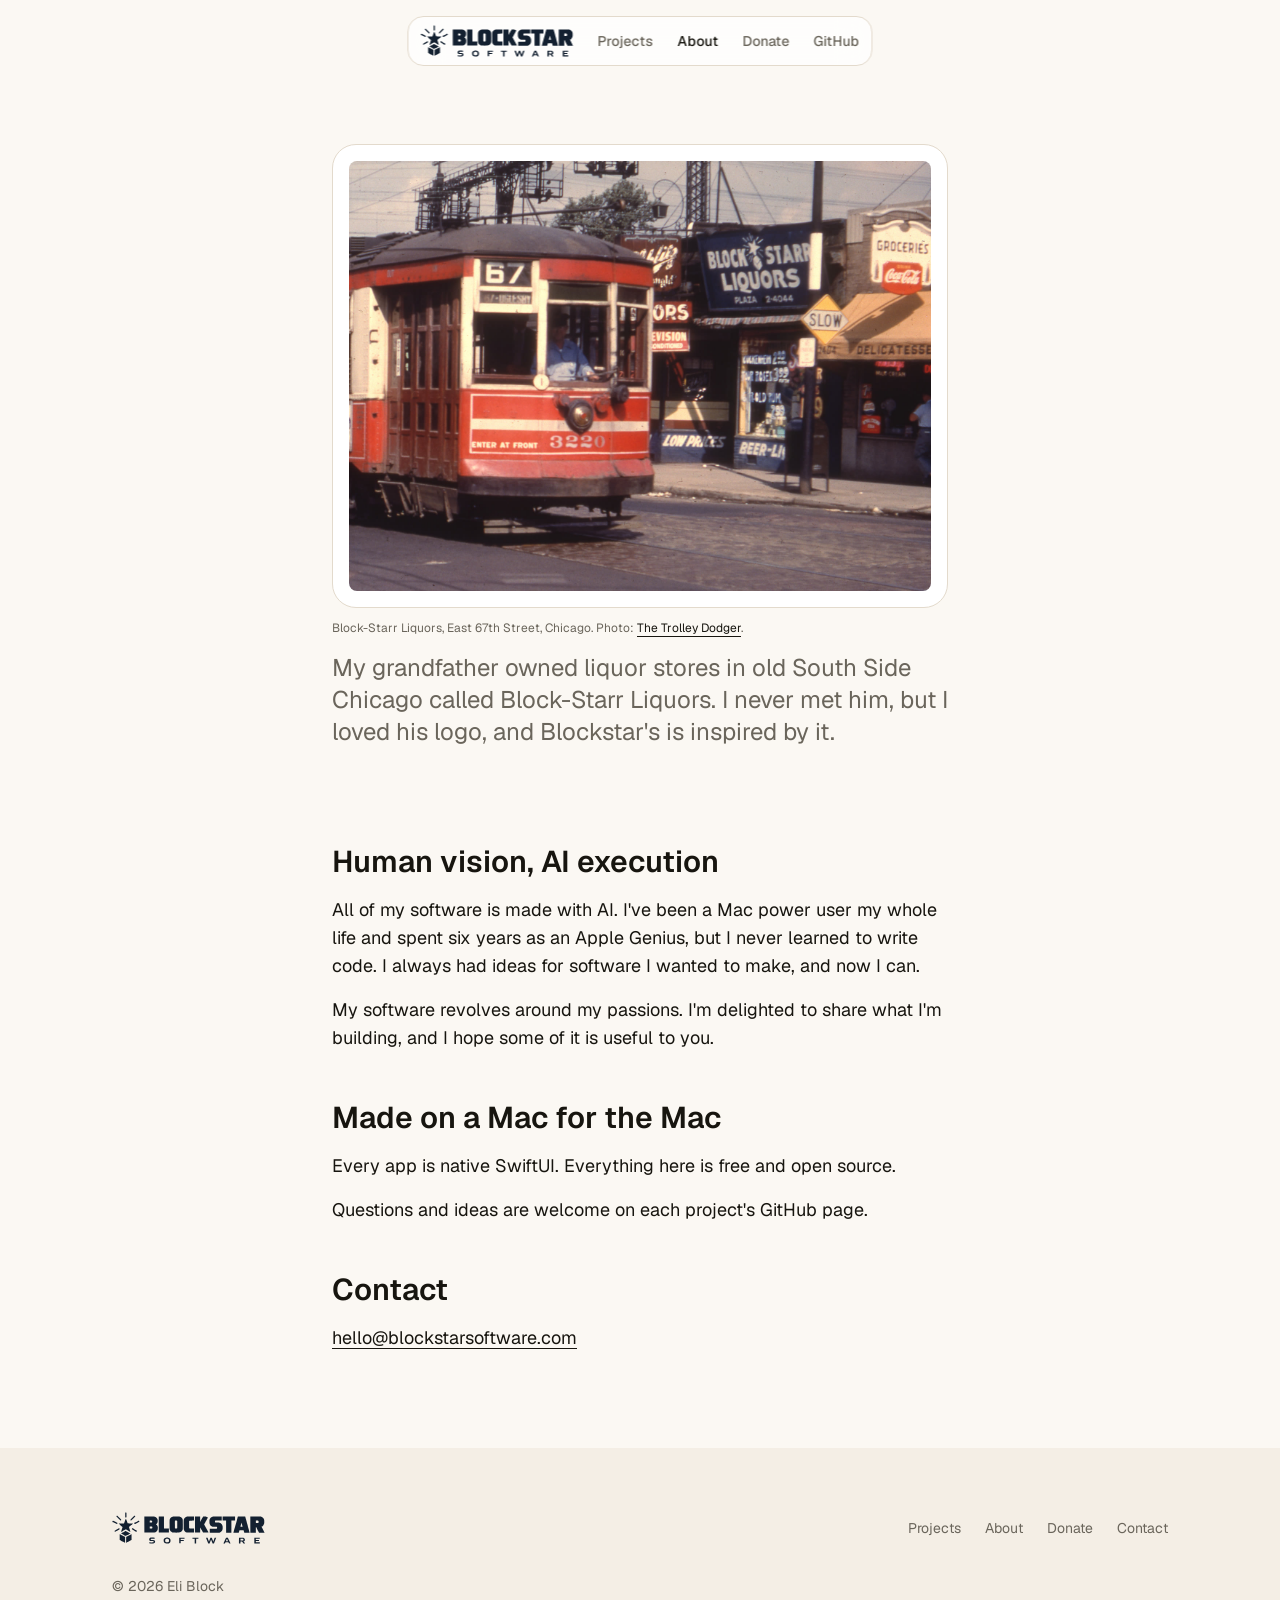
==== commit 6f2af3f0: "Analytics: Umami page speed and JavaScript error reports Co-Authored-By: Claude Opus 5.5 <noreply@an" ====
--- a/about/index.html
+++ b/about/index.html
@@ -18,20 +18,21 @@
 <meta property="og:image:height" content="630">
 <meta property="og:image:alt" content="Blockstar Software. Born from necessity. Built for the Mac. Free for everyone.">
 <meta name="twitter:card" content="summary_large_image">
-<link rel="icon" href="../assets/brand/favicon.svg?v=1" type="image/svg+xml">
+<link rel="icon" href="../assets/brand/favicon.svg?v=2" type="image/svg+xml">
 <link rel="preload" href="../assets/fonts/Geist-Variable.woff2" as="font" type="font/woff2" crossorigin>
-<link rel="stylesheet" href="../assets/css/site.css?v=1">
+<link rel="stylesheet" href="../assets/css/site.css?v=2">
+<script defer src="https://cloud.umami.is/script.js" data-website-id="79929862-577c-49e4-ac42-705e05d6199a" data-domains="blockstarsoftware.com,www.blockstarsoftware.com" data-performance="true" data-errors="true"></script>
 </head>
 <body>
 <a class="skip" href="#main">Skip to content</a>
 <header>
 <nav class="nav" aria-label="Main">
-  <a class="brand" href="../" aria-label="Blockstar Software, home"><picture><source srcset="../assets/brand/logo-compact-navy.svg?v=1" media="(prefers-color-scheme: light)"><img src="../assets/brand/logo-compact-cream.svg?v=1" alt="Blockstar Software" width="157" height="32"></picture></a>
-  <ul class="nav-links"><li><a href="../projects/">Projects</a></li><li><a href="../about/" aria-current="page">About</a></li><li><a href="../donate/">Donate</a></li><li><a href="https://github.com/blockstarsoftware">GitHub</a></li></ul>
+  <a class="brand" href="../" aria-label="Blockstar Software, home"><picture><source srcset="../assets/brand/logo-compact-navy.svg?v=2" media="(prefers-color-scheme: light)"><img src="../assets/brand/logo-compact-cream.svg?v=2" alt="Blockstar Software" width="157" height="32"></picture></a>
+  <ul class="nav-links"><li><a href="../projects/">Projects</a></li><li><a href="../about/" aria-current="page">About</a></li><li><a href="../donate/">Donate</a></li><li><a href="https://github.com/blockstarsoftware" data-umami-event="GitHub" data-umami-event-where="header">GitHub</a></li></ul>
   
   <button class="menu-toggle" type="button" aria-expanded="false" aria-controls="menu" aria-label="Menu"><span></span><span></span></button>
 </nav>
-<div class="menu-panel" id="menu" aria-hidden="true"><ul><li style="--i:0"><a href="../projects/">Projects</a></li><li style="--i:1"><a href="../about/" aria-current="page">About</a></li><li style="--i:2"><a href="../donate/">Donate</a></li><li style="--i:3"><a href="https://github.com/blockstarsoftware">GitHub</a></li></ul></div>
+<div class="menu-panel" id="menu" aria-hidden="true"><ul><li style="--i:0"><a href="../projects/">Projects</a></li><li style="--i:1"><a href="../about/" aria-current="page">About</a></li><li style="--i:2"><a href="../donate/">Donate</a></li><li style="--i:3"><a href="https://github.com/blockstarsoftware" data-umami-event="GitHub" data-umami-event-where="menu">GitHub</a></li></ul></div>
 </header>
 <main id="main">
 
@@ -40,7 +41,7 @@
     <h1 class="visually-hidden">About Blockstar</h1>
     <figure class="photo">
       <div class="card"><div class="inner skeleton"><img src="../assets/about/block-starr-storefront.jpg" alt="Block-Starr Liquors on East 67th Street in Chicago, its sign showing a star between BLOCK and STARR, with a 67 streetcar passing" width="1600" height="1182"></div></div>
-      <figcaption class="caption text-xs">Block-Starr Liquors, East 67th Street, Chicago. Photo: <a class="link" href="https://www.thetrolleydodger.com">The Trolley Dodger</a>.</figcaption>
+      <figcaption class="caption text-xs">Block-Starr Liquors, East 67th Street, Chicago. Photo: <a class="link" href="https://www.thetrolleydodger.com" data-umami-event="Trolley Dodger credit">The Trolley Dodger</a>.</figcaption>
     </figure>
     <p class="text-2xl lede-xl">My grandfather owned liquor stores in old South Side Chicago called Block-Starr Liquors. I never met him, but I loved his logo, and Blockstar's is inspired by it.</p>
   </div>
@@ -54,24 +55,24 @@
     <p class="text-lg">Every app is native SwiftUI. Everything here is free and open source.</p>
     <p class="text-lg">Questions and ideas are welcome on each project's GitHub page.</p>
     <h2 class="text-3xl">Contact</h2>
-    <p class="text-lg"><a class="link" href="mailto:hello@blockstarsoftware.com">hello@blockstarsoftware.com</a></p>
+    <p class="text-lg"><a class="link" href="mailto:hello@blockstarsoftware.com" data-umami-event="Email" data-umami-event-where="about">hello@blockstarsoftware.com</a></p>
   </div>
 </section>
 </main>
 <footer class="footer">
   <div class="wrap">
     <div class="footer-grid">
-      <a class="brand" href="../" aria-label="Blockstar Software, home"><picture><source srcset="../assets/brand/logo-compact-navy.svg?v=1" media="(prefers-color-scheme: light)"><img src="../assets/brand/logo-compact-cream.svg?v=1" alt="Blockstar Software" width="157" height="32"></picture></a>
+      <a class="brand" href="../" aria-label="Blockstar Software, home"><picture><source srcset="../assets/brand/logo-compact-navy.svg?v=2" media="(prefers-color-scheme: light)"><img src="../assets/brand/logo-compact-cream.svg?v=2" alt="Blockstar Software" width="157" height="32"></picture></a>
       <ul class="text-sm">
         <li><a href="../projects/">Projects</a></li>
         <li><a href="../about/">About</a></li>
         <li><a href="../donate/">Donate</a></li>
-        <li><a href="mailto:hello@blockstarsoftware.com">Contact</a></li>
+        <li><a href="mailto:hello@blockstarsoftware.com" data-umami-event="Email" data-umami-event-where="footer">Contact</a></li>
       </ul>
     </div>
     <p class="copy text-sm">© 2026 Eli Block</p>
   </div>
 </footer>
-<script src="../assets/js/site.js?v=1"></script>
+<script src="../assets/js/site.js?v=2"></script>
 </body>
 </html>
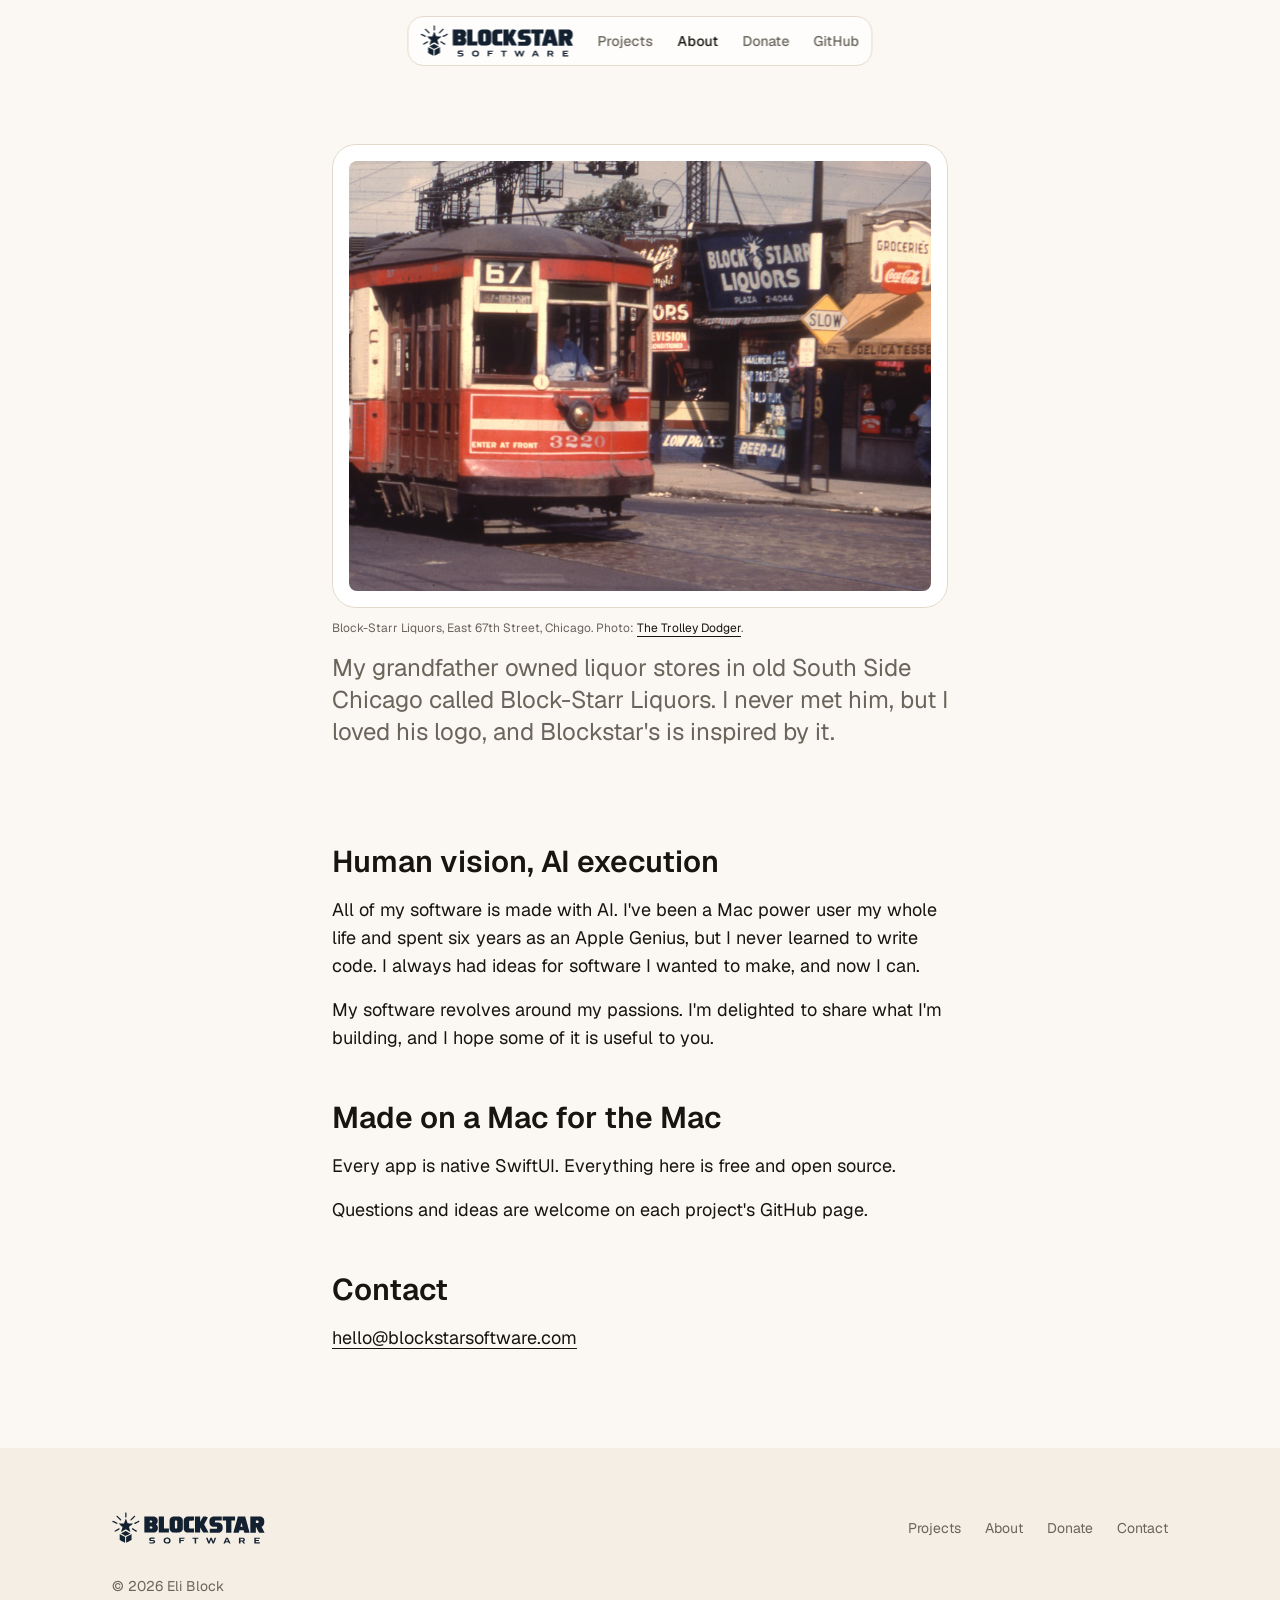
==== commit 4593358c: "Springtime: project page, cards on Home and Projects, panel picture Co-Authored-By: Claude Opus 5.5 " ====
--- a/about/index.html
+++ b/about/index.html
@@ -18,16 +18,16 @@
 <meta property="og:image:height" content="630">
 <meta property="og:image:alt" content="Blockstar Software. Born from necessity. Built for the Mac. Free for everyone.">
 <meta name="twitter:card" content="summary_large_image">
-<link rel="icon" href="../assets/brand/favicon.svg?v=2" type="image/svg+xml">
+<link rel="icon" href="../assets/brand/favicon.svg?v=5" type="image/svg+xml">
 <link rel="preload" href="../assets/fonts/Geist-Variable.woff2" as="font" type="font/woff2" crossorigin>
-<link rel="stylesheet" href="../assets/css/site.css?v=2">
+<link rel="stylesheet" href="../assets/css/site.css?v=5">
 <script defer src="https://cloud.umami.is/script.js" data-website-id="79929862-577c-49e4-ac42-705e05d6199a" data-domains="blockstarsoftware.com,www.blockstarsoftware.com" data-performance="true" data-errors="true"></script>
 </head>
 <body>
 <a class="skip" href="#main">Skip to content</a>
 <header>
 <nav class="nav" aria-label="Main">
-  <a class="brand" href="../" aria-label="Blockstar Software, home"><picture><source srcset="../assets/brand/logo-compact-navy.svg?v=2" media="(prefers-color-scheme: light)"><img src="../assets/brand/logo-compact-cream.svg?v=2" alt="Blockstar Software" width="157" height="32"></picture></a>
+  <a class="brand" href="../" aria-label="Blockstar Software, home"><picture><source srcset="../assets/brand/logo-compact-navy.svg?v=5" media="(prefers-color-scheme: light)"><img src="../assets/brand/logo-compact-cream.svg?v=5" alt="Blockstar Software" width="157" height="32"></picture></a>
   <ul class="nav-links"><li><a href="../projects/">Projects</a></li><li><a href="../about/" aria-current="page">About</a></li><li><a href="../donate/">Donate</a></li><li><a href="https://github.com/blockstarsoftware" data-umami-event="GitHub" data-umami-event-where="header">GitHub</a></li></ul>
   
   <button class="menu-toggle" type="button" aria-expanded="false" aria-controls="menu" aria-label="Menu"><span></span><span></span></button>
@@ -62,7 +62,7 @@
 <footer class="footer">
   <div class="wrap">
     <div class="footer-grid">
-      <a class="brand" href="../" aria-label="Blockstar Software, home"><picture><source srcset="../assets/brand/logo-compact-navy.svg?v=2" media="(prefers-color-scheme: light)"><img src="../assets/brand/logo-compact-cream.svg?v=2" alt="Blockstar Software" width="157" height="32"></picture></a>
+      <a class="brand" href="../" aria-label="Blockstar Software, home"><picture><source srcset="../assets/brand/logo-compact-navy.svg?v=5" media="(prefers-color-scheme: light)"><img src="../assets/brand/logo-compact-cream.svg?v=5" alt="Blockstar Software" width="157" height="32"></picture></a>
       <ul class="text-sm">
         <li><a href="../projects/">Projects</a></li>
         <li><a href="../about/">About</a></li>
@@ -73,6 +73,6 @@
     <p class="copy text-sm">© 2026 Eli Block</p>
   </div>
 </footer>
-<script src="../assets/js/site.js?v=2"></script>
+<script src="../assets/js/site.js?v=5"></script>
 </body>
 </html>
--- a/assets/css/site.css
+++ b/assets/css/site.css
@@ -9,6 +9,7 @@
   font-variant: normal; text-transform: none; line-height: 1; letter-spacing: 0;
   font-feature-settings: "liga"; font-variant-ligatures: discretionary-ligatures;
   -webkit-font-smoothing: antialiased; -moz-osx-font-smoothing: grayscale; }
+.ph.ph-app-window:before { content: "\e5da"; }
 .ph.ph-arrow-counter-clockwise:before { content: "\e038"; }
 .ph.ph-arrow-down:before { content: "\e03e"; }
 .ph.ph-arrow-left:before { content: "\e058"; }
@@ -22,6 +23,7 @@
 .ph.ph-film-strip:before { content: "\e792"; }
 .ph.ph-first-aid-kit:before { content: "\e570"; }
 .ph.ph-flower-lotus:before { content: "\e6cc"; }
+.ph.ph-folder-open:before { content: "\e256"; }
 .ph.ph-fork-knife:before { content: "\e262"; }
 .ph.ph-github-logo:before { content: "\e576"; }
 .ph.ph-hand-palm:before { content: "\e57e"; }
@@ -36,10 +38,12 @@
 .ph.ph-plus:before { content: "\e3d4"; }
 .ph.ph-power:before { content: "\e3da"; }
 .ph.ph-speaker-simple-high:before { content: "\e450"; }
+.ph.ph-squares-four:before { content: "\e464"; }
 .ph.ph-tag:before { content: "\e478"; }
 .ph.ph-text-align-left:before { content: "\e484"; }
 .ph.ph-timer:before { content: "\e492"; }
 .ph.ph-toggle-right:before { content: "\e676"; }
+.ph.ph-tray:before { content: "\e4aa"; }
 .ph.ph-waveform:before { content: "\e802"; }
 
 /* Blockstar prototype, revision 3 (2026-10-28). Built to the landing-page-design skill, Part B.
@@ -199,6 +203,7 @@
 .skeleton.loaded img { opacity: 1; }
 @keyframes pulse { 0%, 100% { opacity: 0.2; } 50% { opacity: 0.6; } }
 .caption { margin-top: var(--s12); color: var(--muted); }
+.wide-shot { margin-top: var(--s48); }  /* a full-width app picture under a section's cards */
 
 /* Home hero: centered brand moment */
 .home-hero { padding: calc(var(--s96) + var(--s64)) 0 var(--s96); text-align: center; }
@@ -216,6 +221,8 @@
 /* Project cards (home bento and Projects page) */
 .bento { display: grid; grid-template-columns: repeat(2, minmax(0, 1fr)); gap: var(--s16); margin-top: var(--s48); }
 .bento.three { grid-template-columns: repeat(3, minmax(0, 1fr)); margin-top: 0; }
+.bento.three.home { margin-top: var(--s48); }  /* home: BitPolish across the top, three cards under it */
+.bento.flush { margin-top: 0; }  /* Projects page: two by two */
 .proj { display: flex; flex-direction: column; padding: var(--s32); text-decoration: none; color: inherit; transition: background-color 300ms var(--ease), transform 500ms var(--ease); }
 .proj:hover { background: var(--raised); transform: translateY(-2px); }
 .proj:active { transform: scale(0.98); }
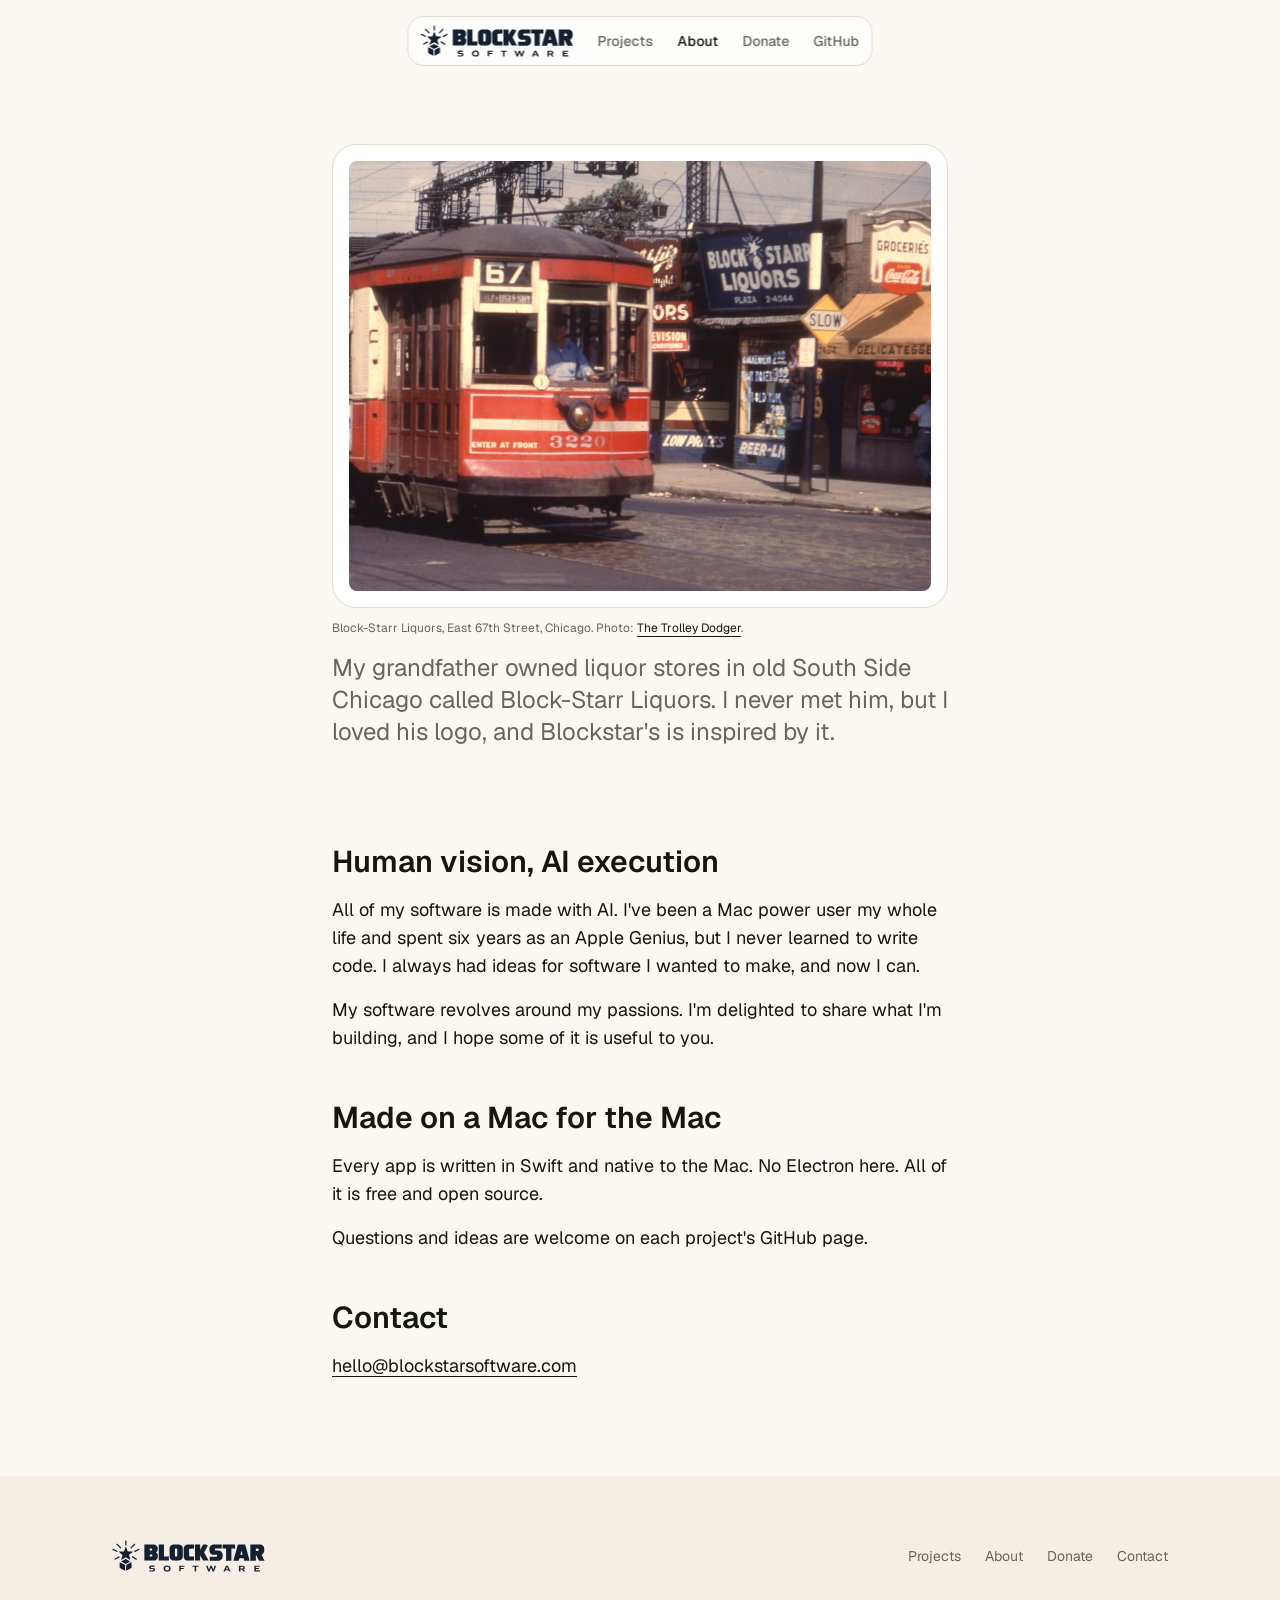
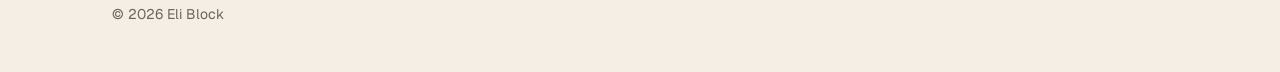
==== commit 9285e9ec: "Springtime icon v2 (solid fawn); About: every app written in Swift, native to the Mac Co-Authored-By" ====
--- a/about/index.html
+++ b/about/index.html
@@ -52,7 +52,7 @@
     <p class="text-lg">All of my software is made with AI. I've been a Mac power user my whole life and spent six years as an Apple Genius, but I never learned to write code. I always had ideas for software I wanted to make, and now I can.</p>
     <p class="text-lg">My software revolves around my passions. I'm delighted to share what I'm building, and I hope some of it is useful to you.</p>
     <h2 class="text-3xl">Made on a Mac for the Mac</h2>
-    <p class="text-lg">Every app is native SwiftUI. Everything here is free and open source.</p>
+    <p class="text-lg">Every app is written in Swift and native to the Mac. No Electron here. All of it is free and open source.</p>
     <p class="text-lg">Questions and ideas are welcome on each project's GitHub page.</p>
     <h2 class="text-3xl">Contact</h2>
     <p class="text-lg"><a class="link" href="mailto:hello@blockstarsoftware.com" data-umami-event="Email" data-umami-event-where="about">hello@blockstarsoftware.com</a></p>
